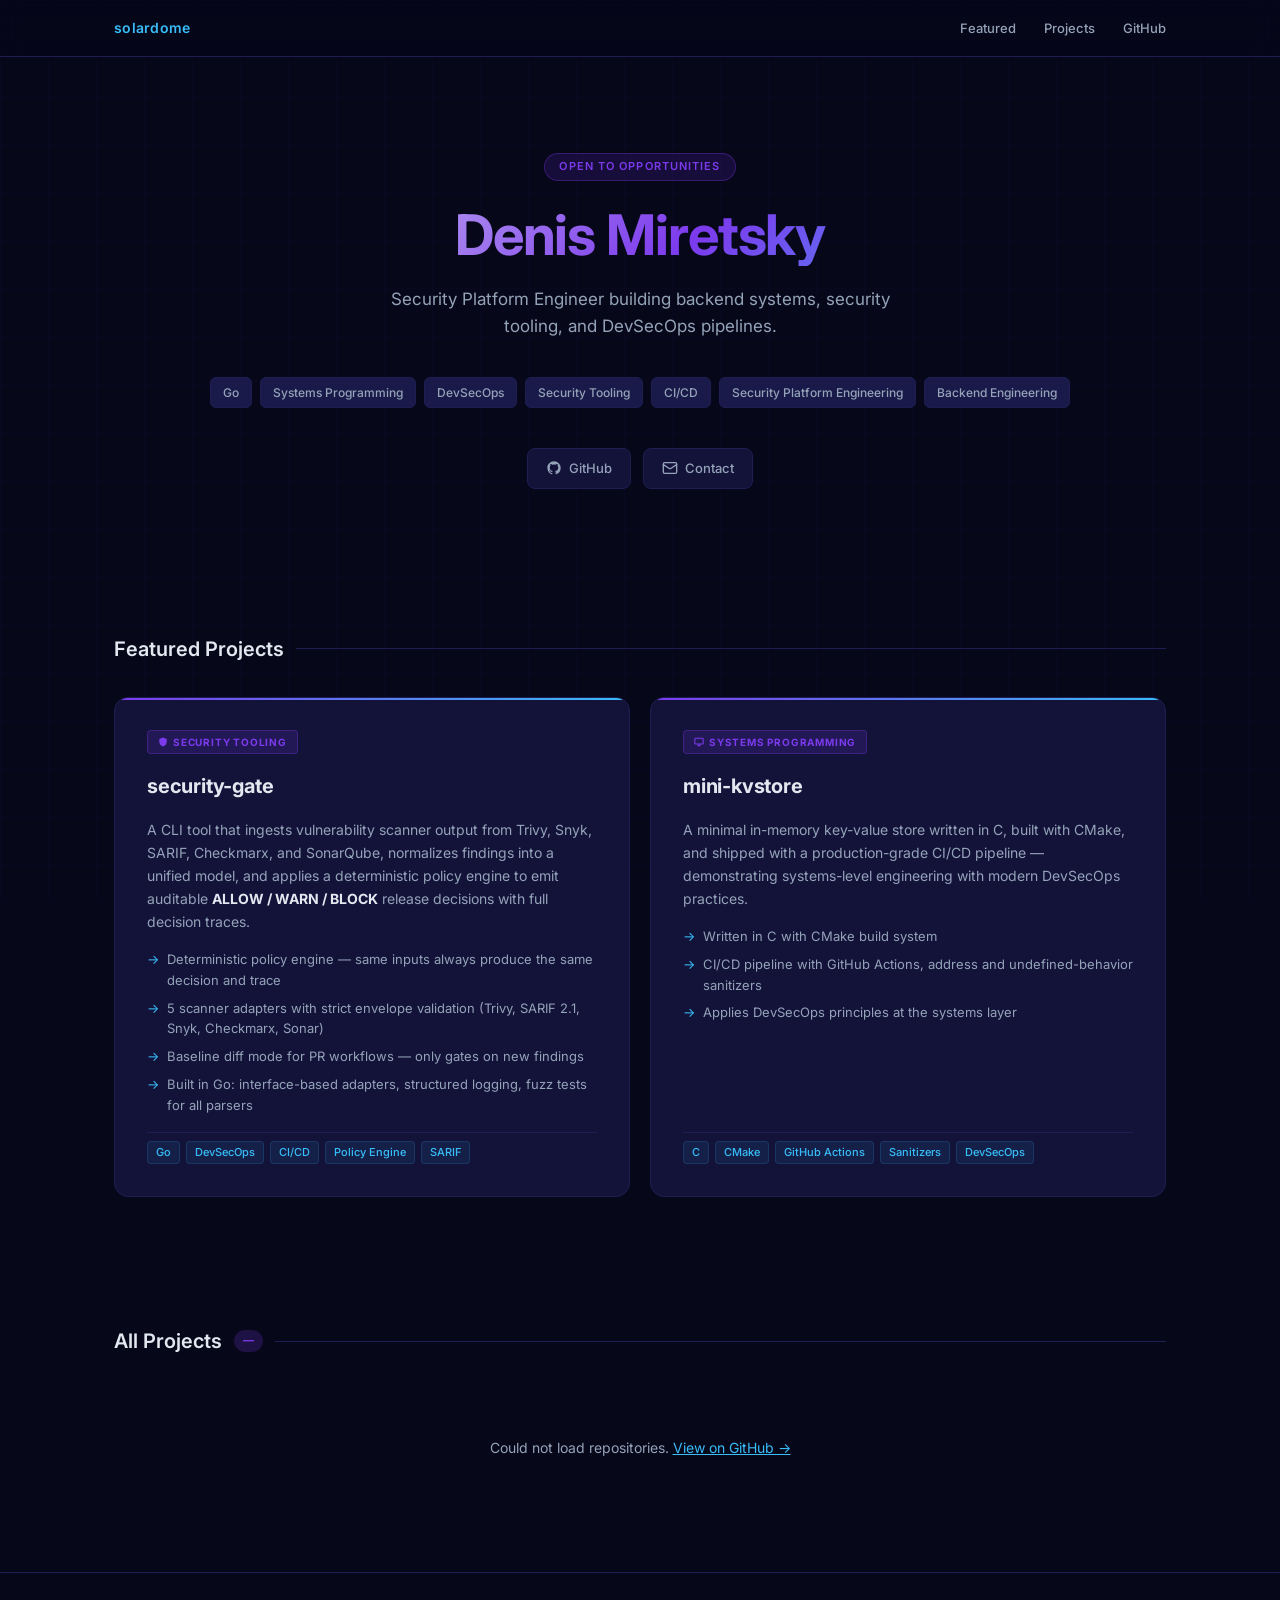
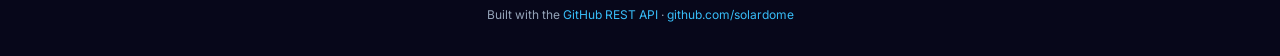
==== index.html @ c1e540aa "init: landing page" ====
<!DOCTYPE html>
<html lang="en">
<head>
  <meta charset="UTF-8" />
  <meta name="viewport" content="width=device-width, initial-scale=1.0" />
  <title>Denis Miretsky — Security Platform Engineer</title>
  <link rel="preconnect" href="https://fonts.googleapis.com" />
  <link rel="preconnect" href="https://fonts.gstatic.com" crossorigin />
  <link href="https://fonts.googleapis.com/css2?family=Inter:wght@300;400;500;600;700&display=swap" rel="stylesheet" />
  <style>
    *, *::before, *::after { box-sizing: border-box; margin: 0; padding: 0; }

    :root {
      --bg:        #07071a;
      --surface:   #0f0f2e;
      --card:      #13133a;
      --border:    #1e1e52;
      --accent:    #7c3aed;
      --accent2:   #38bdf8;
      --text:      #e2e8f0;
      --muted:     #94a3b8;
      --tag-bg:    #1a1a4a;
    }

    html { scroll-behavior: smooth; }

    body {
      background: var(--bg);
      color: var(--text);
      font-family: 'Inter', sans-serif;
      font-size: 15px;
      line-height: 1.6;
      min-height: 100vh;
    }

    body::before {
      content: '';
      position: fixed;
      inset: 0;
      background-image:
        linear-gradient(rgba(124,58,237,.03) 1px, transparent 1px),
        linear-gradient(90deg, rgba(124,58,237,.03) 1px, transparent 1px);
      background-size: 48px 48px;
      pointer-events: none;
      z-index: 0;
    }

    .wrapper {
      position: relative;
      z-index: 1;
      max-width: 1100px;
      margin: 0 auto;
      padding: 0 24px;
    }

    /* ── Nav ── */
    nav {
      border-bottom: 1px solid var(--border);
      backdrop-filter: blur(12px);
      position: sticky;
      top: 0;
      z-index: 100;
      background: rgba(7,7,26,.85);
    }

    nav .wrapper {
      display: flex;
      align-items: center;
      justify-content: space-between;
      height: 56px;
    }

    .nav-logo {
      font-size: 14px;
      font-weight: 600;
      color: var(--accent2);
      text-decoration: none;
      letter-spacing: .02em;
    }

    .nav-links {
      display: flex;
      gap: 28px;
      list-style: none;
    }

    .nav-links a {
      color: var(--muted);
      text-decoration: none;
      font-size: 13px;
      font-weight: 500;
      transition: color .2s;
    }

    .nav-links a:hover { color: var(--text); }

    /* ── Hero ── */
    .hero {
      padding: 96px 0 80px;
      text-align: center;
    }

    .hero-badge {
      display: inline-block;
      background: rgba(124,58,237,.15);
      border: 1px solid rgba(124,58,237,.3);
      color: var(--accent);
      font-size: 11px;
      font-weight: 600;
      letter-spacing: .1em;
      text-transform: uppercase;
      padding: 4px 14px;
      border-radius: 99px;
      margin-bottom: 24px;
    }

    .hero h1 {
      font-size: clamp(32px, 6vw, 56px);
      font-weight: 700;
      letter-spacing: -.02em;
      line-height: 1.1;
      margin-bottom: 20px;
      background: linear-gradient(135deg, #e2e8f0 0%, #7c3aed 55%, #38bdf8 100%);
      -webkit-background-clip: text;
      -webkit-text-fill-color: transparent;
      background-clip: text;
    }

    .hero p {
      color: var(--muted);
      font-size: 17px;
      max-width: 540px;
      margin: 0 auto 36px;
    }

    .tags {
      display: flex;
      flex-wrap: wrap;
      gap: 8px;
      justify-content: center;
      margin-bottom: 40px;
    }

    .tag {
      background: var(--tag-bg);
      border: 1px solid var(--border);
      color: var(--muted);
      font-size: 12px;
      font-weight: 500;
      padding: 5px 12px;
      border-radius: 6px;
      transition: border-color .2s, color .2s;
    }

    .tag:hover { border-color: var(--accent); color: var(--text); }

    .social-links {
      display: flex;
      gap: 12px;
      justify-content: center;
    }

    .social-btn {
      display: flex;
      align-items: center;
      gap: 7px;
      background: var(--card);
      border: 1px solid var(--border);
      color: var(--muted);
      text-decoration: none;
      font-size: 13px;
      font-weight: 500;
      padding: 9px 18px;
      border-radius: 8px;
      transition: border-color .2s, color .2s, background .2s;
    }

    .social-btn:hover {
      border-color: var(--accent2);
      color: var(--accent2);
      background: rgba(56,189,248,.06);
    }

    .social-btn svg { width: 16px; height: 16px; flex-shrink: 0; }

    /* ── Section ── */
    .section { padding: 64px 0; }

    .section-header {
      display: flex;
      align-items: center;
      gap: 12px;
      margin-bottom: 32px;
    }

    .section-header h2 {
      font-size: 20px;
      font-weight: 600;
      color: var(--text);
      white-space: nowrap;
    }

    .section-header .count {
      background: rgba(124,58,237,.2);
      color: var(--accent);
      font-size: 11px;
      font-weight: 700;
      padding: 2px 9px;
      border-radius: 99px;
    }

    .section-divider {
      flex: 1;
      height: 1px;
      background: var(--border);
    }

    /* ── Featured cards ── */
    .featured-grid {
      display: grid;
      grid-template-columns: repeat(auto-fill, minmax(480px, 1fr));
      gap: 20px;
    }

    .featured-card {
      background: var(--card);
      border: 1px solid var(--border);
      border-radius: 14px;
      padding: 32px;
      text-decoration: none;
      color: inherit;
      display: flex;
      flex-direction: column;
      gap: 16px;
      transition: border-color .2s, transform .2s, box-shadow .2s;
      position: relative;
      overflow: hidden;
    }

    .featured-card::before {
      content: '';
      position: absolute;
      top: 0; left: 0; right: 0;
      height: 2px;
      background: linear-gradient(90deg, var(--accent), var(--accent2));
    }

    .featured-card:hover {
      border-color: rgba(124,58,237,.6);
      transform: translateY(-3px);
      box-shadow: 0 12px 40px rgba(124,58,237,.15);
    }

    .featured-label {
      display: inline-flex;
      align-items: center;
      gap: 5px;
      background: rgba(124,58,237,.15);
      border: 1px solid rgba(124,58,237,.3);
      color: var(--accent);
      font-size: 10px;
      font-weight: 700;
      letter-spacing: .08em;
      text-transform: uppercase;
      padding: 3px 10px;
      border-radius: 4px;
      width: fit-content;
    }

    .featured-name {
      font-size: 20px;
      font-weight: 700;
      color: var(--text);
      letter-spacing: -.01em;
    }

    .featured-desc {
      font-size: 14px;
      color: var(--muted);
      line-height: 1.65;
    }

    .featured-highlights {
      display: flex;
      flex-direction: column;
      gap: 7px;
    }

    .highlight-item {
      display: flex;
      align-items: flex-start;
      gap: 8px;
      font-size: 13px;
      color: var(--muted);
    }

    .highlight-item::before {
      content: '→';
      color: var(--accent2);
      flex-shrink: 0;
      line-height: 1.6;
    }

    .featured-footer {
      display: flex;
      align-items: center;
      gap: 14px;
      flex-wrap: wrap;
      margin-top: auto;
      padding-top: 8px;
      border-top: 1px solid var(--border);
    }

    .featured-topics {
      display: flex;
      flex-wrap: wrap;
      gap: 6px;
    }

    .repo-topic {
      background: rgba(56,189,248,.08);
      border: 1px solid rgba(56,189,248,.15);
      color: var(--accent2);
      font-size: 11px;
      font-weight: 500;
      padding: 2px 8px;
      border-radius: 4px;
    }

    /* ── Regular repo grid ── */
    .repo-grid {
      display: grid;
      grid-template-columns: repeat(auto-fill, minmax(300px, 1fr));
      gap: 16px;
    }

    .repo-card {
      background: var(--card);
      border: 1px solid var(--border);
      border-radius: 12px;
      padding: 24px;
      text-decoration: none;
      color: inherit;
      display: flex;
      flex-direction: column;
      gap: 12px;
      transition: border-color .2s, transform .2s, box-shadow .2s;
      position: relative;
      overflow: hidden;
    }

    .repo-card::before {
      content: '';
      position: absolute;
      top: 0; left: 0; right: 0;
      height: 2px;
      background: linear-gradient(90deg, var(--accent), var(--accent2));
      opacity: 0;
      transition: opacity .2s;
    }

    .repo-card:hover {
      border-color: rgba(124,58,237,.5);
      transform: translateY(-2px);
      box-shadow: 0 8px 32px rgba(124,58,237,.12);
    }

    .repo-card:hover::before { opacity: 1; }

    .repo-name {
      font-size: 15px;
      font-weight: 600;
      color: var(--text);
      display: flex;
      align-items: center;
      gap: 8px;
    }

    .repo-name svg { width: 14px; height: 14px; color: var(--muted); flex-shrink: 0; }

    .repo-desc {
      font-size: 13px;
      color: var(--muted);
      flex: 1;
      line-height: 1.55;
    }

    .repo-meta {
      display: flex;
      align-items: center;
      gap: 14px;
      flex-wrap: wrap;
    }

    .lang-dot {
      display: inline-block;
      width: 10px; height: 10px;
      border-radius: 50%;
      flex-shrink: 0;
    }

    .repo-lang {
      display: flex;
      align-items: center;
      gap: 6px;
      font-size: 12px;
      color: var(--muted);
    }

    .repo-stars {
      display: flex;
      align-items: center;
      gap: 4px;
      font-size: 12px;
      color: var(--muted);
    }

    .repo-stars svg { width: 13px; height: 13px; }

    .repo-card .repo-topics {
      display: flex;
      flex-wrap: wrap;
      gap: 6px;
    }

    .lang-go      { background: #00add8; }
    .lang-c       { background: #555597; }
    .lang-js      { background: #f7df1e; }
    .lang-ts      { background: #3178c6; }
    .lang-python  { background: #3572a5; }
    .lang-rust    { background: #dea584; }
    .lang-default { background: #6e7681; }

    /* ── States ── */
    .state-msg {
      text-align: center;
      padding: 48px;
      color: var(--muted);
      font-size: 14px;
      grid-column: 1 / -1;
    }

    .spinner {
      width: 32px; height: 32px;
      border: 2px solid var(--border);
      border-top-color: var(--accent);
      border-radius: 50%;
      animation: spin .8s linear infinite;
      margin: 0 auto 16px;
    }

    @keyframes spin { to { transform: rotate(360deg); } }

    /* ── Footer ── */
    footer {
      border-top: 1px solid var(--border);
      padding: 32px 0;
      text-align: center;
      color: var(--muted);
      font-size: 12px;
    }

    footer a { color: var(--accent2); text-decoration: none; }
    footer a:hover { text-decoration: underline; }

    /* ── Responsive ── */
    @media (max-width: 720px) {
      .featured-grid { grid-template-columns: 1fr; }
      .hero { padding: 64px 0 56px; }
      .nav-links { display: none; }
    }
  </style>
</head>
<body>

  <nav>
    <div class="wrapper">
      <a class="nav-logo" href="#">solardome</a>
      <ul class="nav-links">
        <li><a href="#featured">Featured</a></li>
        <li><a href="#projects">Projects</a></li>
        <li><a href="https://github.com/solardome" target="_blank" rel="noopener">GitHub</a></li>
      </ul>
    </div>
  </nav>

  <section class="hero">
    <div class="wrapper">
      <div class="hero-badge">Open to opportunities</div>
      <h1>Denis Miretsky</h1>
      <p>Security Platform Engineer building backend systems, security tooling, and DevSecOps pipelines.</p>

      <div class="tags">
        <span class="tag">Go</span>
        <span class="tag">Systems Programming</span>
        <span class="tag">DevSecOps</span>
        <span class="tag">Security Tooling</span>
        <span class="tag">CI/CD</span>
        <span class="tag">Security Platform Engineering</span>
        <span class="tag">Backend Engineering</span>
      </div>

      <div class="social-links">
        <a class="social-btn" href="https://github.com/solardome" target="_blank" rel="noopener">
          <svg viewBox="0 0 24 24" fill="currentColor"><path d="M12 2C6.477 2 2 6.484 2 12.017c0 4.425 2.865 8.18 6.839 9.504.5.092.682-.217.682-.483 0-.237-.008-.868-.013-1.703-2.782.605-3.369-1.343-3.369-1.343-.454-1.158-1.11-1.466-1.11-1.466-.908-.62.069-.608.069-.608 1.003.07 1.531 1.032 1.531 1.032.892 1.53 2.341 1.088 2.91.832.092-.647.35-1.088.636-1.338-2.22-.253-4.555-1.113-4.555-4.951 0-1.093.39-1.988 1.029-2.688-.103-.253-.446-1.272.098-2.65 0 0 .84-.27 2.75 1.026A9.564 9.564 0 0112 6.844c.85.004 1.705.115 2.504.337 1.909-1.296 2.747-1.027 2.747-1.027.546 1.379.202 2.398.1 2.651.64.7 1.028 1.595 1.028 2.688 0 3.848-2.339 4.695-4.566 4.943.359.309.678.92.678 1.855 0 1.338-.012 2.419-.012 2.747 0 .268.18.58.688.482A10.019 10.019 0 0022 12.017C22 6.484 17.522 2 12 2z"/></svg>
          GitHub
        </a>
        <a class="social-btn" href="mailto:miretskydenis@gmail.com">
          <svg viewBox="0 0 24 24" fill="none" stroke="currentColor" stroke-width="2" stroke-linecap="round" stroke-linejoin="round"><rect x="2" y="4" width="20" height="16" rx="2"/><path d="m22 7-8.97 5.7a1.94 1.94 0 0 1-2.06 0L2 7"/></svg>
          Contact
        </a>
      </div>
    </div>
  </section>

  <!-- Featured -->
  <section class="section" id="featured">
    <div class="wrapper">
      <div class="section-header">
        <h2>Featured Projects</h2>
        <div class="section-divider"></div>
      </div>

      <div class="featured-grid">

        <!-- security-gate -->
        <a class="featured-card" href="https://github.com/solardome/security-gate" target="_blank" rel="noopener">
          <div class="featured-label">
            <svg width="10" height="10" viewBox="0 0 24 24" fill="currentColor"><path d="M12 1L3 5v6c0 5.55 3.84 10.74 9 12 5.16-1.26 9-6.45 9-12V5l-9-4z"/></svg>
            Security Tooling
          </div>
          <div class="featured-name">security-gate</div>
          <div class="featured-desc">
            A CLI tool that ingests vulnerability scanner output from Trivy, Snyk, SARIF, Checkmarx, and SonarQube,
            normalizes findings into a unified model, and applies a deterministic policy engine to emit
            auditable <strong style="color:var(--text)">ALLOW / WARN / BLOCK</strong> release decisions with full decision traces.
          </div>
          <div class="featured-highlights">
            <div class="highlight-item">Deterministic policy engine — same inputs always produce the same decision and trace</div>
            <div class="highlight-item">5 scanner adapters with strict envelope validation (Trivy, SARIF 2.1, Snyk, Checkmarx, Sonar)</div>
            <div class="highlight-item">Baseline diff mode for PR workflows — only gates on new findings</div>
            <div class="highlight-item">Built in Go: interface-based adapters, structured logging, fuzz tests for all parsers</div>
          </div>
          <div class="featured-footer">
            <div class="featured-topics">
              <span class="repo-topic">Go</span>
              <span class="repo-topic">DevSecOps</span>
              <span class="repo-topic">CI/CD</span>
              <span class="repo-topic">Policy Engine</span>
              <span class="repo-topic">SARIF</span>
            </div>
          </div>
        </a>

        <!-- mini-kvstore -->
        <a class="featured-card" href="https://github.com/solardome/mini-kvstore" target="_blank" rel="noopener">
          <div class="featured-label">
            <svg width="10" height="10" viewBox="0 0 24 24" fill="none" stroke="currentColor" stroke-width="2.5"><rect x="2" y="3" width="20" height="14" rx="2"/><path d="M8 21h8M12 17v4"/></svg>
            Systems Programming
          </div>
          <div class="featured-name">mini-kvstore</div>
          <div class="featured-desc">
            A minimal in-memory key-value store written in C, built with CMake, and shipped with a
            production-grade CI/CD pipeline — demonstrating systems-level engineering with modern DevSecOps practices.
          </div>
          <div class="featured-highlights">
            <div class="highlight-item">Written in C with CMake build system</div>
            <div class="highlight-item">CI/CD pipeline with GitHub Actions, address and undefined-behavior sanitizers</div>
            <div class="highlight-item">Applies DevSecOps principles at the systems layer</div>
          </div>
          <div class="featured-footer">
            <div class="featured-topics">
              <span class="repo-topic">C</span>
              <span class="repo-topic">CMake</span>
              <span class="repo-topic">GitHub Actions</span>
              <span class="repo-topic">Sanitizers</span>
              <span class="repo-topic">DevSecOps</span>
            </div>
          </div>
        </a>

      </div>
    </div>
  </section>

  <!-- All Projects -->
  <section class="section" id="projects">
    <div class="wrapper">
      <div class="section-header">
        <h2>All Projects</h2>
        <span class="count" id="projects-count">—</span>
        <div class="section-divider"></div>
      </div>
      <div class="repo-grid" id="projects-grid">
        <div class="state-msg">
          <div class="spinner"></div>
          Fetching repositories…
        </div>
      </div>
    </div>
  </section>

  <footer>
    <div class="wrapper">
      Built with the <a href="https://docs.github.com/en/rest" target="_blank" rel="noopener">GitHub REST API</a> ·
      <a href="https://github.com/solardome" target="_blank" rel="noopener">github.com/solardome</a>
    </div>
  </footer>

  <script>
    const GITHUB_USER  = 'solardome';
    const SITE_REPO    = `${GITHUB_USER}.github.io`;
    const FEATURED_IDS = ['security-gate', 'mini-kvstore'];

    const langColors = {
      Go: 'lang-go', C: 'lang-c', JavaScript: 'lang-js',
      TypeScript: 'lang-ts', Python: 'lang-python', Rust: 'lang-rust',
    };

    function langClass(l) { return langColors[l] || 'lang-default'; }

    function repoCard(repo) {
      const desc    = repo.description || '<em style="opacity:.6">No description</em>';
      const langDot = repo.language
        ? `<span class="repo-lang"><span class="lang-dot ${langClass(repo.language)}"></span>${repo.language}</span>` : '';
      const stars = repo.stargazers_count > 0
        ? `<span class="repo-stars">
             <svg viewBox="0 0 24 24" fill="currentColor"><path d="M12 2l3.09 6.26L22 9.27l-5 4.87 1.18 6.88L12 17.77l-6.18 3.25L7 14.14 2 9.27l6.91-1.01L12 2z"/></svg>
             ${repo.stargazers_count}
           </span>` : '';
      const topics = (repo.topics || []).length
        ? `<div class="repo-topics">${repo.topics.map(t => `<span class="repo-topic">${t}</span>`).join('')}</div>` : '';

      return `
        <a class="repo-card" href="https://github.com/${GITHUB_USER}/${repo.name}" target="_blank" rel="noopener">
          <div class="repo-name">
            <svg viewBox="0 0 24 24" fill="none" stroke="currentColor" stroke-width="2" stroke-linecap="round" stroke-linejoin="round">
              <path d="M3 3h6l3 3 3-3h6v6l-3 3 3 3v6h-6l-3-3-3 3H3v-6l3-3-3-3V3z"/>
            </svg>
            ${repo.name}
          </div>
          <div class="repo-desc">${desc}</div>
          ${topics}
          <div class="repo-meta">${langDot}${stars}</div>
        </a>`;
    }

    async function loadRepos() {
      let repos = [];
      let page  = 1;

      try {
        while (true) {
          const res  = await fetch(`https://api.github.com/users/${GITHUB_USER}/repos?per_page=100&page=${page}`);
          if (!res.ok) throw new Error(res.status);
          const data = await res.json();
          if (!data.length) break;
          repos = repos.concat(data);
          if (data.length < 100) break;
          page++;
        }
      } catch {
        document.getElementById('projects-grid').innerHTML =
          `<div class="state-msg">Could not load repositories. <a href="https://github.com/${GITHUB_USER}" style="color:var(--accent2)">View on GitHub →</a></div>`;
        return;
      }

      const own = repos
        .filter(r => !r.fork && r.name !== SITE_REPO)
        .sort((a, b) => b.stargazers_count - a.stargazers_count || new Date(b.updated_at) - new Date(a.updated_at));

      document.getElementById('projects-count').textContent = own.length;
      document.getElementById('projects-grid').innerHTML = own.length
        ? own.map(repoCard).join('')
        : `<div class="state-msg">No projects yet.</div>`;
    }

    loadRepos();
  </script>
</body>
</html>
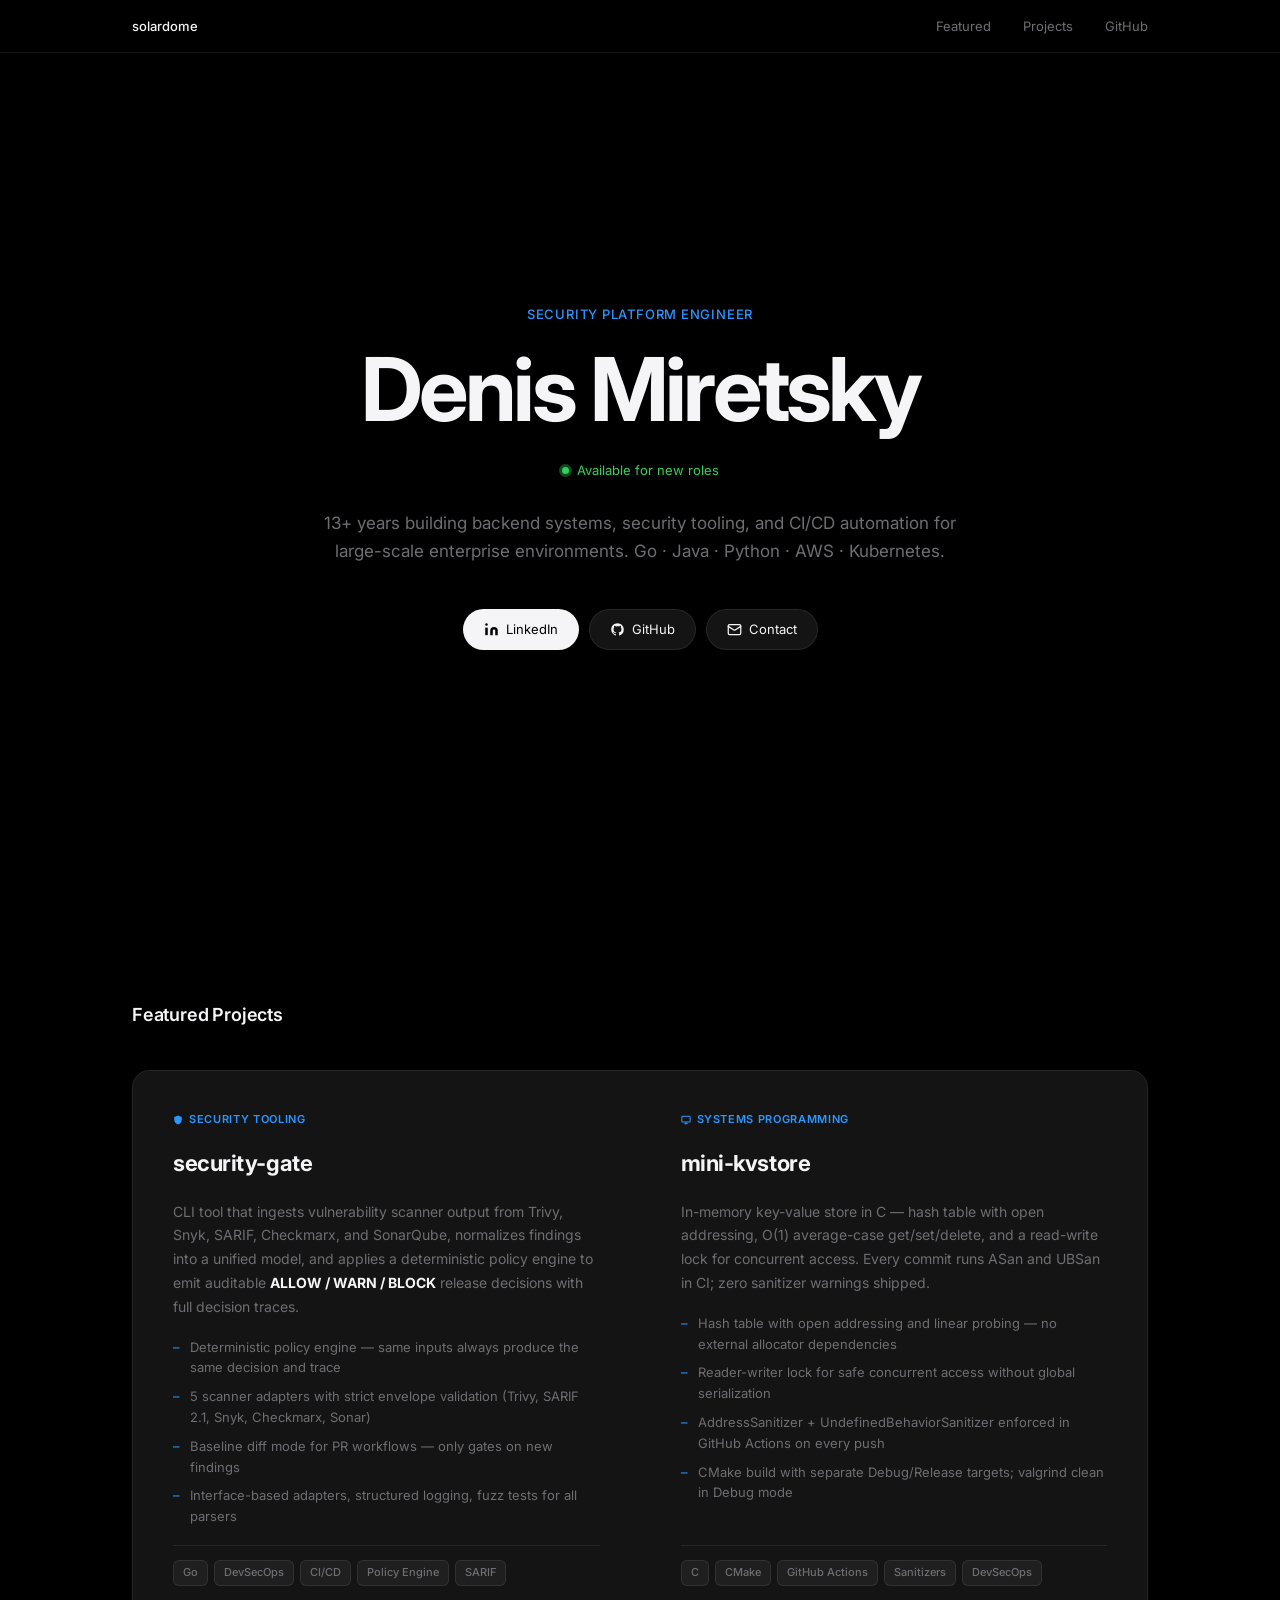
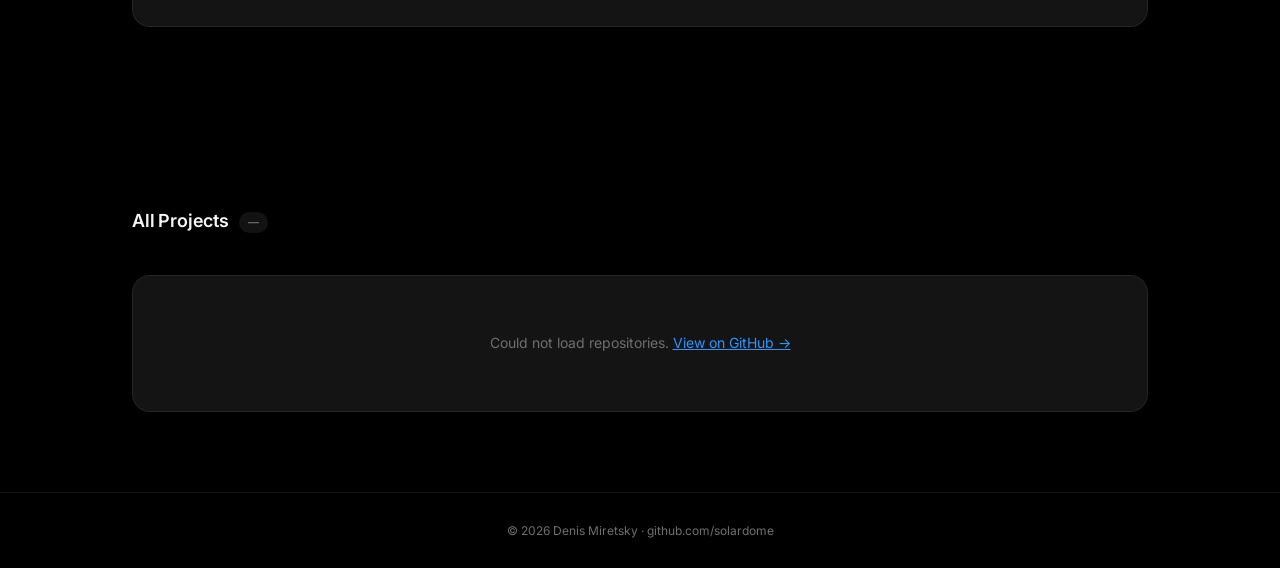
==== commit 46d23ab0: "design update" ====
--- a/index.html
+++ b/index.html
@@ -11,15 +11,13 @@
     *, *::before, *::after { box-sizing: border-box; margin: 0; padding: 0; }
 
     :root {
-      --bg:        #07071a;
-      --surface:   #0f0f2e;
-      --card:      #13133a;
-      --border:    #1e1e52;
-      --accent:    #7c3aed;
-      --accent2:   #38bdf8;
-      --text:      #e2e8f0;
-      --muted:     #94a3b8;
-      --tag-bg:    #1a1a4a;
+      --bg:     #000;
+      --card:   #141414;
+      --border: rgba(255,255,255,.08);
+      --accent: #2997ff;
+      --green:  #30d158;
+      --text:   #f5f5f7;
+      --muted:  #6e6e73;
     }
 
     html { scroll-behavior: smooth; }
@@ -27,60 +25,47 @@
     body {
       background: var(--bg);
       color: var(--text);
-      font-family: 'Inter', sans-serif;
+      font-family: 'Inter', -apple-system, sans-serif;
       font-size: 15px;
       line-height: 1.6;
       min-height: 100vh;
-    }
-
-    body::before {
-      content: '';
-      position: fixed;
-      inset: 0;
-      background-image:
-        linear-gradient(rgba(124,58,237,.03) 1px, transparent 1px),
-        linear-gradient(90deg, rgba(124,58,237,.03) 1px, transparent 1px);
-      background-size: 48px 48px;
-      pointer-events: none;
-      z-index: 0;
+      -webkit-font-smoothing: antialiased;
     }
 
     .wrapper {
-      position: relative;
-      z-index: 1;
-      max-width: 1100px;
+      max-width: 1080px;
       margin: 0 auto;
-      padding: 0 24px;
+      padding: 0 32px;
     }
 
     /* ── Nav ── */
     nav {
       border-bottom: 1px solid var(--border);
-      backdrop-filter: blur(12px);
+      backdrop-filter: blur(20px) saturate(180%);
+      -webkit-backdrop-filter: blur(20px) saturate(180%);
       position: sticky;
       top: 0;
       z-index: 100;
-      background: rgba(7,7,26,.85);
+      background: rgba(0,0,0,.8);
     }
 
     nav .wrapper {
       display: flex;
       align-items: center;
       justify-content: space-between;
-      height: 56px;
+      height: 52px;
     }
 
     .nav-logo {
-      font-size: 14px;
-      font-weight: 600;
-      color: var(--accent2);
+      font-size: 13px;
+      font-weight: 500;
+      color: var(--text);
       text-decoration: none;
-      letter-spacing: .02em;
     }
 
     .nav-links {
       display: flex;
-      gap: 28px;
+      gap: 32px;
       list-style: none;
     }
 
@@ -88,340 +73,293 @@
       color: var(--muted);
       text-decoration: none;
       font-size: 13px;
-      font-weight: 500;
-      transition: color .2s;
+      transition: color .18s;
     }
 
     .nav-links a:hover { color: var(--text); }
 
     /* ── Hero ── */
     .hero {
-      padding: 96px 0 80px;
+      min-height: calc(100vh - 52px);
+      display: flex;
+      align-items: center;
+      padding: 64px 0;
       text-align: center;
     }
 
-    .hero-badge {
+    .hero .wrapper { width: 100%; }
+
+    .hero-inner {
+      max-width: 640px;
+      margin: 0 auto;
+    }
+
+    .hero-label {
+      font-size: 13px;
+      font-weight: 500;
+      letter-spacing: .06em;
+      text-transform: uppercase;
+      color: var(--accent);
+      margin-bottom: 20px;
+    }
+
+    .hero h1 {
+      font-size: clamp(52px, 8vw, 88px);
+      font-weight: 700;
+      letter-spacing: -.04em;
+      line-height: 1.02;
+      color: var(--text);
+      margin-bottom: 22px;
+    }
+
+    .hero-status {
+      display: inline-flex;
+      align-items: center;
+      gap: 8px;
+      font-size: 13px;
+      color: var(--green);
+      margin-bottom: 28px;
+    }
+
+    .pulse-dot {
+      width: 7px;
+      height: 7px;
+      border-radius: 50%;
+      background: var(--green);
+      position: relative;
+      flex-shrink: 0;
+    }
+
+    .pulse-dot::before {
+      content: '';
+      position: absolute;
+      inset: -3px;
+      border-radius: 50%;
+      background: rgba(48,209,88,.35);
+      animation: pulse 2s ease-in-out infinite;
+    }
+
+    @keyframes pulse {
+      0%, 100% { transform: scale(1); opacity: 1; }
+      50%       { transform: scale(2.2); opacity: 0; }
+    }
+
+    .hero p {
+      color: var(--muted);
+      font-size: 17px;
+      line-height: 1.65;
+      margin-bottom: 44px;
+    }
+
+    .social-links {
+      display: flex;
+      gap: 10px;
+      justify-content: center;
+      flex-wrap: wrap;
+    }
+
+    .social-btn {
+      display: inline-flex;
+      align-items: center;
+      gap: 7px;
+      border: 1px solid var(--border);
+      color: var(--text);
+      text-decoration: none;
+      font-size: 13px;
+      padding: 9px 20px;
+      border-radius: 980px;
+      background: var(--card);
+      transition: background .18s, border-color .18s;
+    }
+
+    .social-btn:hover {
+      background: #1d1d1f;
+      border-color: rgba(255,255,255,.16);
+    }
+
+    .social-btn-primary {
+      background: var(--text);
+      color: #000;
+      border-color: transparent;
+    }
+
+    .social-btn-primary:hover {
+      background: #e8e8ed;
+      border-color: transparent;
+    }
+
+    .social-btn svg { width: 15px; height: 15px; flex-shrink: 0; }
+
+    /* ── Section ── */
+    .section { padding: 100px 0 80px; }
+
+    .section-header {
+      margin-bottom: 40px;
+    }
+
+    .section-header h2 {
+      font-size: 18px;
+      font-weight: 600;
+      color: var(--text);
+      letter-spacing: -.01em;
+      display: inline;
+    }
+
+    .section-header .count {
       display: inline-block;
-      background: rgba(124,58,237,.15);
-      border: 1px solid rgba(124,58,237,.3);
+      background: rgba(255,255,255,.07);
+      color: var(--muted);
+      font-size: 11px;
+      font-weight: 600;
+      padding: 2px 9px;
+      border-radius: 99px;
+      margin-left: 10px;
+      vertical-align: middle;
+    }
+
+    /* ── Featured tiles ── */
+    .featured-grid {
+      display: grid;
+      grid-template-columns: repeat(2, 1fr);
+      gap: 1px;
+      background: var(--border);
+      border: 1px solid var(--border);
+      border-radius: 18px;
+      overflow: hidden;
+    }
+
+    .featured-card {
+      background: var(--card);
+      padding: 40px;
+      text-decoration: none;
+      color: inherit;
+      display: flex;
+      flex-direction: column;
+      gap: 18px;
+      transition: background .18s;
+    }
+
+    .featured-card:hover { background: #1c1c1e; }
+
+    .featured-label {
+      display: inline-flex;
+      align-items: center;
+      gap: 6px;
       color: var(--accent);
       font-size: 11px;
       font-weight: 600;
-      letter-spacing: .1em;
+      letter-spacing: .06em;
       text-transform: uppercase;
-      padding: 4px 14px;
-      border-radius: 99px;
-      margin-bottom: 24px;
-    }
-
-    .hero h1 {
-      font-size: clamp(32px, 6vw, 56px);
+    }
+
+    .featured-name {
+      font-size: 22px;
       font-weight: 700;
+      color: var(--text);
       letter-spacing: -.02em;
-      line-height: 1.1;
-      margin-bottom: 20px;
-      background: linear-gradient(135deg, #e2e8f0 0%, #7c3aed 55%, #38bdf8 100%);
-      -webkit-background-clip: text;
-      -webkit-text-fill-color: transparent;
-      background-clip: text;
-    }
-
-    .hero p {
-      color: var(--muted);
-      font-size: 17px;
-      max-width: 540px;
-      margin: 0 auto 36px;
-    }
-
-    .tags {
+    }
+
+    .featured-desc {
+      font-size: 14px;
+      color: var(--muted);
+      line-height: 1.7;
+    }
+
+    .featured-highlights {
+      display: flex;
+      flex-direction: column;
+      gap: 8px;
+    }
+
+    .highlight-item {
+      display: flex;
+      align-items: flex-start;
+      gap: 10px;
+      font-size: 13px;
+      color: var(--muted);
+    }
+
+    .highlight-item::before {
+      content: '–';
+      color: var(--accent);
+      flex-shrink: 0;
+      line-height: 1.6;
+    }
+
+    .featured-footer {
       display: flex;
       flex-wrap: wrap;
-      gap: 8px;
-      justify-content: center;
-      margin-bottom: 40px;
-    }
-
-    .tag {
-      background: var(--tag-bg);
+      gap: 6px;
+      margin-top: auto;
+      padding-top: 14px;
+      border-top: 1px solid var(--border);
+    }
+
+    .repo-topic {
+      background: rgba(255,255,255,.05);
       border: 1px solid var(--border);
       color: var(--muted);
-      font-size: 12px;
+      font-size: 11px;
       font-weight: 500;
-      padding: 5px 12px;
+      padding: 3px 9px;
       border-radius: 6px;
-      transition: border-color .2s, color .2s;
-    }
-
-    .tag:hover { border-color: var(--accent); color: var(--text); }
-
-    .social-links {
-      display: flex;
-      gap: 12px;
-      justify-content: center;
-    }
-
-    .social-btn {
-      display: flex;
-      align-items: center;
-      gap: 7px;
+    }
+
+    /* ── Repo tiles ── */
+    .repo-grid {
+      display: grid;
+      grid-template-columns: repeat(auto-fill, minmax(300px, 1fr));
+      gap: 1px;
+      background: var(--border);
+      border: 1px solid var(--border);
+      border-radius: 18px;
+      overflow: hidden;
+    }
+
+    .repo-card {
       background: var(--card);
-      border: 1px solid var(--border);
-      color: var(--muted);
+      padding: 28px;
       text-decoration: none;
-      font-size: 13px;
-      font-weight: 500;
-      padding: 9px 18px;
-      border-radius: 8px;
-      transition: border-color .2s, color .2s, background .2s;
-    }
-
-    .social-btn:hover {
-      border-color: var(--accent2);
-      color: var(--accent2);
-      background: rgba(56,189,248,.06);
-    }
-
-    .social-btn svg { width: 16px; height: 16px; flex-shrink: 0; }
-
-    /* ── Section ── */
-    .section { padding: 64px 0; }
-
-    .section-header {
-      display: flex;
-      align-items: center;
-      gap: 12px;
-      margin-bottom: 32px;
-    }
-
-    .section-header h2 {
-      font-size: 20px;
+      color: inherit;
+      display: flex;
+      flex-direction: column;
+      gap: 10px;
+      transition: background .18s;
+    }
+
+    .repo-card:hover { background: #1c1c1e; }
+
+    .repo-name {
+      font-size: 14px;
       font-weight: 600;
       color: var(--text);
-      white-space: nowrap;
-    }
-
-    .section-header .count {
-      background: rgba(124,58,237,.2);
-      color: var(--accent);
-      font-size: 11px;
-      font-weight: 700;
-      padding: 2px 9px;
-      border-radius: 99px;
-    }
-
-    .section-divider {
+      letter-spacing: -.01em;
+      display: flex;
+      align-items: center;
+      gap: 8px;
+    }
+
+    .repo-name svg { width: 13px; height: 13px; color: var(--muted); flex-shrink: 0; }
+
+    .repo-desc {
+      font-size: 13px;
+      color: var(--muted);
       flex: 1;
-      height: 1px;
-      background: var(--border);
-    }
-
-    /* ── Featured cards ── */
-    .featured-grid {
-      display: grid;
-      grid-template-columns: repeat(auto-fill, minmax(480px, 1fr));
-      gap: 20px;
-    }
-
-    .featured-card {
-      background: var(--card);
-      border: 1px solid var(--border);
-      border-radius: 14px;
-      padding: 32px;
-      text-decoration: none;
-      color: inherit;
-      display: flex;
-      flex-direction: column;
-      gap: 16px;
-      transition: border-color .2s, transform .2s, box-shadow .2s;
-      position: relative;
-      overflow: hidden;
-    }
-
-    .featured-card::before {
-      content: '';
-      position: absolute;
-      top: 0; left: 0; right: 0;
-      height: 2px;
-      background: linear-gradient(90deg, var(--accent), var(--accent2));
-    }
-
-    .featured-card:hover {
-      border-color: rgba(124,58,237,.6);
-      transform: translateY(-3px);
-      box-shadow: 0 12px 40px rgba(124,58,237,.15);
-    }
-
-    .featured-label {
-      display: inline-flex;
-      align-items: center;
-      gap: 5px;
-      background: rgba(124,58,237,.15);
-      border: 1px solid rgba(124,58,237,.3);
-      color: var(--accent);
-      font-size: 10px;
-      font-weight: 700;
-      letter-spacing: .08em;
-      text-transform: uppercase;
-      padding: 3px 10px;
-      border-radius: 4px;
-      width: fit-content;
-    }
-
-    .featured-name {
-      font-size: 20px;
-      font-weight: 700;
-      color: var(--text);
-      letter-spacing: -.01em;
-    }
-
-    .featured-desc {
-      font-size: 14px;
-      color: var(--muted);
-      line-height: 1.65;
-    }
-
-    .featured-highlights {
-      display: flex;
-      flex-direction: column;
-      gap: 7px;
-    }
-
-    .highlight-item {
-      display: flex;
-      align-items: flex-start;
-      gap: 8px;
-      font-size: 13px;
-      color: var(--muted);
-    }
-
-    .highlight-item::before {
-      content: '→';
-      color: var(--accent2);
-      flex-shrink: 0;
-      line-height: 1.6;
-    }
-
-    .featured-footer {
+      line-height: 1.55;
+    }
+
+    .repo-meta {
       display: flex;
       align-items: center;
       gap: 14px;
       flex-wrap: wrap;
-      margin-top: auto;
-      padding-top: 8px;
-      border-top: 1px solid var(--border);
-    }
-
-    .featured-topics {
-      display: flex;
-      flex-wrap: wrap;
-      gap: 6px;
-    }
-
-    .repo-topic {
-      background: rgba(56,189,248,.08);
-      border: 1px solid rgba(56,189,248,.15);
-      color: var(--accent2);
-      font-size: 11px;
-      font-weight: 500;
-      padding: 2px 8px;
-      border-radius: 4px;
-    }
-
-    /* ── Regular repo grid ── */
-    .repo-grid {
-      display: grid;
-      grid-template-columns: repeat(auto-fill, minmax(300px, 1fr));
-      gap: 16px;
-    }
-
-    .repo-card {
-      background: var(--card);
-      border: 1px solid var(--border);
-      border-radius: 12px;
-      padding: 24px;
-      text-decoration: none;
-      color: inherit;
-      display: flex;
-      flex-direction: column;
-      gap: 12px;
-      transition: border-color .2s, transform .2s, box-shadow .2s;
-      position: relative;
-      overflow: hidden;
-    }
-
-    .repo-card::before {
-      content: '';
-      position: absolute;
-      top: 0; left: 0; right: 0;
-      height: 2px;
-      background: linear-gradient(90deg, var(--accent), var(--accent2));
-      opacity: 0;
-      transition: opacity .2s;
-    }
-
-    .repo-card:hover {
-      border-color: rgba(124,58,237,.5);
-      transform: translateY(-2px);
-      box-shadow: 0 8px 32px rgba(124,58,237,.12);
-    }
-
-    .repo-card:hover::before { opacity: 1; }
-
-    .repo-name {
-      font-size: 15px;
-      font-weight: 600;
-      color: var(--text);
-      display: flex;
-      align-items: center;
-      gap: 8px;
-    }
-
-    .repo-name svg { width: 14px; height: 14px; color: var(--muted); flex-shrink: 0; }
-
-    .repo-desc {
-      font-size: 13px;
-      color: var(--muted);
-      flex: 1;
-      line-height: 1.55;
-    }
-
-    .repo-meta {
-      display: flex;
-      align-items: center;
-      gap: 14px;
-      flex-wrap: wrap;
-    }
-
-    .lang-dot {
-      display: inline-block;
-      width: 10px; height: 10px;
-      border-radius: 50%;
-      flex-shrink: 0;
-    }
-
-    .repo-lang {
-      display: flex;
-      align-items: center;
-      gap: 6px;
-      font-size: 12px;
-      color: var(--muted);
-    }
-
-    .repo-stars {
-      display: flex;
-      align-items: center;
-      gap: 4px;
-      font-size: 12px;
-      color: var(--muted);
-    }
-
-    .repo-stars svg { width: 13px; height: 13px; }
-
-    .repo-card .repo-topics {
-      display: flex;
-      flex-wrap: wrap;
-      gap: 6px;
-    }
+    }
+
+    .lang-dot { display: inline-block; width: 9px; height: 9px; border-radius: 50%; flex-shrink: 0; }
+    .repo-lang { display: flex; align-items: center; gap: 5px; font-size: 12px; color: var(--muted); }
+    .repo-stars { display: flex; align-items: center; gap: 4px; font-size: 12px; color: var(--muted); }
+    .repo-stars svg { width: 12px; height: 12px; }
+    .repo-card .repo-topics { display: flex; flex-wrap: wrap; gap: 6px; }
 
     .lang-go      { background: #00add8; }
     .lang-c       { background: #555597; }
@@ -429,24 +367,25 @@
     .lang-ts      { background: #3178c6; }
     .lang-python  { background: #3572a5; }
     .lang-rust    { background: #dea584; }
-    .lang-default { background: #6e7681; }
+    .lang-default { background: #48484a; }
 
     /* ── States ── */
     .state-msg {
       text-align: center;
-      padding: 48px;
+      padding: 56px;
       color: var(--muted);
       font-size: 14px;
       grid-column: 1 / -1;
+      background: var(--card);
     }
 
     .spinner {
-      width: 32px; height: 32px;
-      border: 2px solid var(--border);
+      width: 28px; height: 28px;
+      border: 1.5px solid rgba(255,255,255,.1);
       border-top-color: var(--accent);
       border-radius: 50%;
       animation: spin .8s linear infinite;
-      margin: 0 auto 16px;
+      margin: 0 auto 14px;
     }
 
     @keyframes spin { to { transform: rotate(360deg); } }
@@ -454,20 +393,25 @@
     /* ── Footer ── */
     footer {
       border-top: 1px solid var(--border);
-      padding: 32px 0;
+      padding: 28px 0;
       text-align: center;
       color: var(--muted);
       font-size: 12px;
     }
 
-    footer a { color: var(--accent2); text-decoration: none; }
-    footer a:hover { text-decoration: underline; }
+    footer a { color: var(--muted); text-decoration: none; }
+    footer a:hover { color: var(--text); }
 
     /* ── Responsive ── */
+    @media (max-width: 860px) {
+      .featured-grid { grid-template-columns: 1fr; }
+    }
+
     @media (max-width: 720px) {
-      .featured-grid { grid-template-columns: 1fr; }
-      .hero { padding: 64px 0 56px; }
+      .hero { min-height: calc(100svh - 52px); padding: 48px 0; }
       .nav-links { display: none; }
+      .wrapper { padding: 0 20px; }
+      .section { padding: 72px 0 56px; }
     }
   </style>
 </head>
@@ -486,29 +430,28 @@
 
   <section class="hero">
     <div class="wrapper">
-      <div class="hero-badge">Open to opportunities</div>
-      <h1>Denis Miretsky</h1>
-      <p>Security Platform Engineer building backend systems, security tooling, and DevSecOps pipelines.</p>
-
-      <div class="tags">
-        <span class="tag">Go</span>
-        <span class="tag">Systems Programming</span>
-        <span class="tag">DevSecOps</span>
-        <span class="tag">Security Tooling</span>
-        <span class="tag">CI/CD</span>
-        <span class="tag">Security Platform Engineering</span>
-        <span class="tag">Backend Engineering</span>
-      </div>
-
-      <div class="social-links">
-        <a class="social-btn" href="https://github.com/solardome" target="_blank" rel="noopener">
-          <svg viewBox="0 0 24 24" fill="currentColor"><path d="M12 2C6.477 2 2 6.484 2 12.017c0 4.425 2.865 8.18 6.839 9.504.5.092.682-.217.682-.483 0-.237-.008-.868-.013-1.703-2.782.605-3.369-1.343-3.369-1.343-.454-1.158-1.11-1.466-1.11-1.466-.908-.62.069-.608.069-.608 1.003.07 1.531 1.032 1.531 1.032.892 1.53 2.341 1.088 2.91.832.092-.647.35-1.088.636-1.338-2.22-.253-4.555-1.113-4.555-4.951 0-1.093.39-1.988 1.029-2.688-.103-.253-.446-1.272.098-2.65 0 0 .84-.27 2.75 1.026A9.564 9.564 0 0112 6.844c.85.004 1.705.115 2.504.337 1.909-1.296 2.747-1.027 2.747-1.027.546 1.379.202 2.398.1 2.651.64.7 1.028 1.595 1.028 2.688 0 3.848-2.339 4.695-4.566 4.943.359.309.678.92.678 1.855 0 1.338-.012 2.419-.012 2.747 0 .268.18.58.688.482A10.019 10.019 0 0022 12.017C22 6.484 17.522 2 12 2z"/></svg>
-          GitHub
-        </a>
-        <a class="social-btn" href="mailto:miretskydenis@gmail.com">
-          <svg viewBox="0 0 24 24" fill="none" stroke="currentColor" stroke-width="2" stroke-linecap="round" stroke-linejoin="round"><rect x="2" y="4" width="20" height="16" rx="2"/><path d="m22 7-8.97 5.7a1.94 1.94 0 0 1-2.06 0L2 7"/></svg>
-          Contact
-        </a>
+      <div class="hero-inner">
+        <div class="hero-label">Security Platform Engineer</div>
+        <h1>Denis Miretsky</h1>
+        <div class="hero-status">
+          <span class="pulse-dot"></span>
+          Available for new roles
+        </div>
+        <p>13+ years building backend systems, security tooling, and CI/CD automation for large-scale enterprise environments. Go · Java · Python · AWS · Kubernetes.</p>
+        <div class="social-links">
+          <a class="social-btn social-btn-primary" href="https://www.linkedin.com/in/denis-miretsky-30953462/" target="_blank" rel="noopener">
+            <svg viewBox="0 0 24 24" fill="currentColor"><path d="M16 8a6 6 0 0 1 6 6v7h-4v-7a2 2 0 0 0-2-2 2 2 0 0 0-2 2v7h-4v-7a6 6 0 0 1 6-6z"/><rect x="2" y="9" width="4" height="12"/><circle cx="4" cy="4" r="2"/></svg>
+            LinkedIn
+          </a>
+          <a class="social-btn" href="https://github.com/solardome" target="_blank" rel="noopener">
+            <svg viewBox="0 0 24 24" fill="currentColor"><path d="M12 2C6.477 2 2 6.484 2 12.017c0 4.425 2.865 8.18 6.839 9.504.5.092.682-.217.682-.483 0-.237-.008-.868-.013-1.703-2.782.605-3.369-1.343-3.369-1.343-.454-1.158-1.11-1.466-1.11-1.466-.908-.62.069-.608.069-.608 1.003.07 1.531 1.032 1.531 1.032.892 1.53 2.341 1.088 2.91.832.092-.647.35-1.088.636-1.338-2.22-.253-4.555-1.113-4.555-4.951 0-1.093.39-1.988 1.029-2.688-.103-.253-.446-1.272.098-2.65 0 0 .84-.27 2.75 1.026A9.564 9.564 0 0112 6.844c.85.004 1.705.115 2.504.337 1.909-1.296 2.747-1.027 2.747-1.027.546 1.379.202 2.398.1 2.651.64.7 1.028 1.595 1.028 2.688 0 3.848-2.339 4.695-4.566 4.943.359.309.678.92.678 1.855 0 1.338-.012 2.419-.012 2.747 0 .268.18.58.688.482A10.019 10.019 0 0022 12.017C22 6.484 17.522 2 12 2z"/></svg>
+            GitHub
+          </a>
+          <a class="social-btn" href="mailto:miretskydenis@gmail.com">
+            <svg viewBox="0 0 24 24" fill="none" stroke="currentColor" stroke-width="2" stroke-linecap="round" stroke-linejoin="round"><rect x="2" y="4" width="20" height="16" rx="2"/><path d="m22 7-8.97 5.7a1.94 1.94 0 0 1-2.06 0L2 7"/></svg>
+            Contact
+          </a>
+        </div>
       </div>
     </div>
   </section>
@@ -518,12 +461,10 @@
     <div class="wrapper">
       <div class="section-header">
         <h2>Featured Projects</h2>
-        <div class="section-divider"></div>
       </div>
 
       <div class="featured-grid">
 
-        <!-- security-gate -->
         <a class="featured-card" href="https://github.com/solardome/security-gate" target="_blank" rel="noopener">
           <div class="featured-label">
             <svg width="10" height="10" viewBox="0 0 24 24" fill="currentColor"><path d="M12 1L3 5v6c0 5.55 3.84 10.74 9 12 5.16-1.26 9-6.45 9-12V5l-9-4z"/></svg>
@@ -531,7 +472,7 @@
           </div>
           <div class="featured-name">security-gate</div>
           <div class="featured-desc">
-            A CLI tool that ingests vulnerability scanner output from Trivy, Snyk, SARIF, Checkmarx, and SonarQube,
+            CLI tool that ingests vulnerability scanner output from Trivy, Snyk, SARIF, Checkmarx, and SonarQube,
             normalizes findings into a unified model, and applies a deterministic policy engine to emit
             auditable <strong style="color:var(--text)">ALLOW / WARN / BLOCK</strong> release decisions with full decision traces.
           </div>
@@ -539,20 +480,17 @@
             <div class="highlight-item">Deterministic policy engine — same inputs always produce the same decision and trace</div>
             <div class="highlight-item">5 scanner adapters with strict envelope validation (Trivy, SARIF 2.1, Snyk, Checkmarx, Sonar)</div>
             <div class="highlight-item">Baseline diff mode for PR workflows — only gates on new findings</div>
-            <div class="highlight-item">Built in Go: interface-based adapters, structured logging, fuzz tests for all parsers</div>
+            <div class="highlight-item">Interface-based adapters, structured logging, fuzz tests for all parsers</div>
           </div>
           <div class="featured-footer">
-            <div class="featured-topics">
-              <span class="repo-topic">Go</span>
-              <span class="repo-topic">DevSecOps</span>
-              <span class="repo-topic">CI/CD</span>
-              <span class="repo-topic">Policy Engine</span>
-              <span class="repo-topic">SARIF</span>
-            </div>
+            <span class="repo-topic">Go</span>
+            <span class="repo-topic">DevSecOps</span>
+            <span class="repo-topic">CI/CD</span>
+            <span class="repo-topic">Policy Engine</span>
+            <span class="repo-topic">SARIF</span>
           </div>
         </a>
 
-        <!-- mini-kvstore -->
         <a class="featured-card" href="https://github.com/solardome/mini-kvstore" target="_blank" rel="noopener">
           <div class="featured-label">
             <svg width="10" height="10" viewBox="0 0 24 24" fill="none" stroke="currentColor" stroke-width="2.5"><rect x="2" y="3" width="20" height="14" rx="2"/><path d="M8 21h8M12 17v4"/></svg>
@@ -560,22 +498,22 @@
           </div>
           <div class="featured-name">mini-kvstore</div>
           <div class="featured-desc">
-            A minimal in-memory key-value store written in C, built with CMake, and shipped with a
-            production-grade CI/CD pipeline — demonstrating systems-level engineering with modern DevSecOps practices.
+            In-memory key-value store in C — hash table with open addressing, O(1) average-case
+            get/set/delete, and a read-write lock for concurrent access. Every commit runs ASan and UBSan
+            in CI; zero sanitizer warnings shipped.
           </div>
           <div class="featured-highlights">
-            <div class="highlight-item">Written in C with CMake build system</div>
-            <div class="highlight-item">CI/CD pipeline with GitHub Actions, address and undefined-behavior sanitizers</div>
-            <div class="highlight-item">Applies DevSecOps principles at the systems layer</div>
+            <div class="highlight-item">Hash table with open addressing and linear probing — no external allocator dependencies</div>
+            <div class="highlight-item">Reader-writer lock for safe concurrent access without global serialization</div>
+            <div class="highlight-item">AddressSanitizer + UndefinedBehaviorSanitizer enforced in GitHub Actions on every push</div>
+            <div class="highlight-item">CMake build with separate Debug/Release targets; valgrind clean in Debug mode</div>
           </div>
           <div class="featured-footer">
-            <div class="featured-topics">
-              <span class="repo-topic">C</span>
-              <span class="repo-topic">CMake</span>
-              <span class="repo-topic">GitHub Actions</span>
-              <span class="repo-topic">Sanitizers</span>
-              <span class="repo-topic">DevSecOps</span>
-            </div>
+            <span class="repo-topic">C</span>
+            <span class="repo-topic">CMake</span>
+            <span class="repo-topic">GitHub Actions</span>
+            <span class="repo-topic">Sanitizers</span>
+            <span class="repo-topic">DevSecOps</span>
           </div>
         </a>
 
@@ -587,9 +525,7 @@
   <section class="section" id="projects">
     <div class="wrapper">
       <div class="section-header">
-        <h2>All Projects</h2>
-        <span class="count" id="projects-count">—</span>
-        <div class="section-divider"></div>
+        <h2>All Projects</h2><span class="count" id="projects-count">—</span>
       </div>
       <div class="repo-grid" id="projects-grid">
         <div class="state-msg">
@@ -602,15 +538,14 @@
 
   <footer>
     <div class="wrapper">
-      Built with the <a href="https://docs.github.com/en/rest" target="_blank" rel="noopener">GitHub REST API</a> ·
+      © 2026 Denis Miretsky ·
       <a href="https://github.com/solardome" target="_blank" rel="noopener">github.com/solardome</a>
     </div>
   </footer>
 
   <script>
-    const GITHUB_USER  = 'solardome';
-    const SITE_REPO    = `${GITHUB_USER}.github.io`;
-    const FEATURED_IDS = ['security-gate', 'mini-kvstore'];
+    const GITHUB_USER = 'solardome';
+    const SITE_REPO   = `${GITHUB_USER}.github.io`;
 
     const langColors = {
       Go: 'lang-go', C: 'lang-c', JavaScript: 'lang-js',
@@ -620,7 +555,7 @@
     function langClass(l) { return langColors[l] || 'lang-default'; }
 
     function repoCard(repo) {
-      const desc    = repo.description || '<em style="opacity:.6">No description</em>';
+      const desc    = repo.description || '<em style="opacity:.5">No description</em>';
       const langDot = repo.language
         ? `<span class="repo-lang"><span class="lang-dot ${langClass(repo.language)}"></span>${repo.language}</span>` : '';
       const stars = repo.stargazers_count > 0
@@ -661,7 +596,7 @@
         }
       } catch {
         document.getElementById('projects-grid').innerHTML =
-          `<div class="state-msg">Could not load repositories. <a href="https://github.com/${GITHUB_USER}" style="color:var(--accent2)">View on GitHub →</a></div>`;
+          `<div class="state-msg">Could not load repositories. <a href="https://github.com/${GITHUB_USER}" style="color:var(--accent)">View on GitHub →</a></div>`;
         return;
       }
 
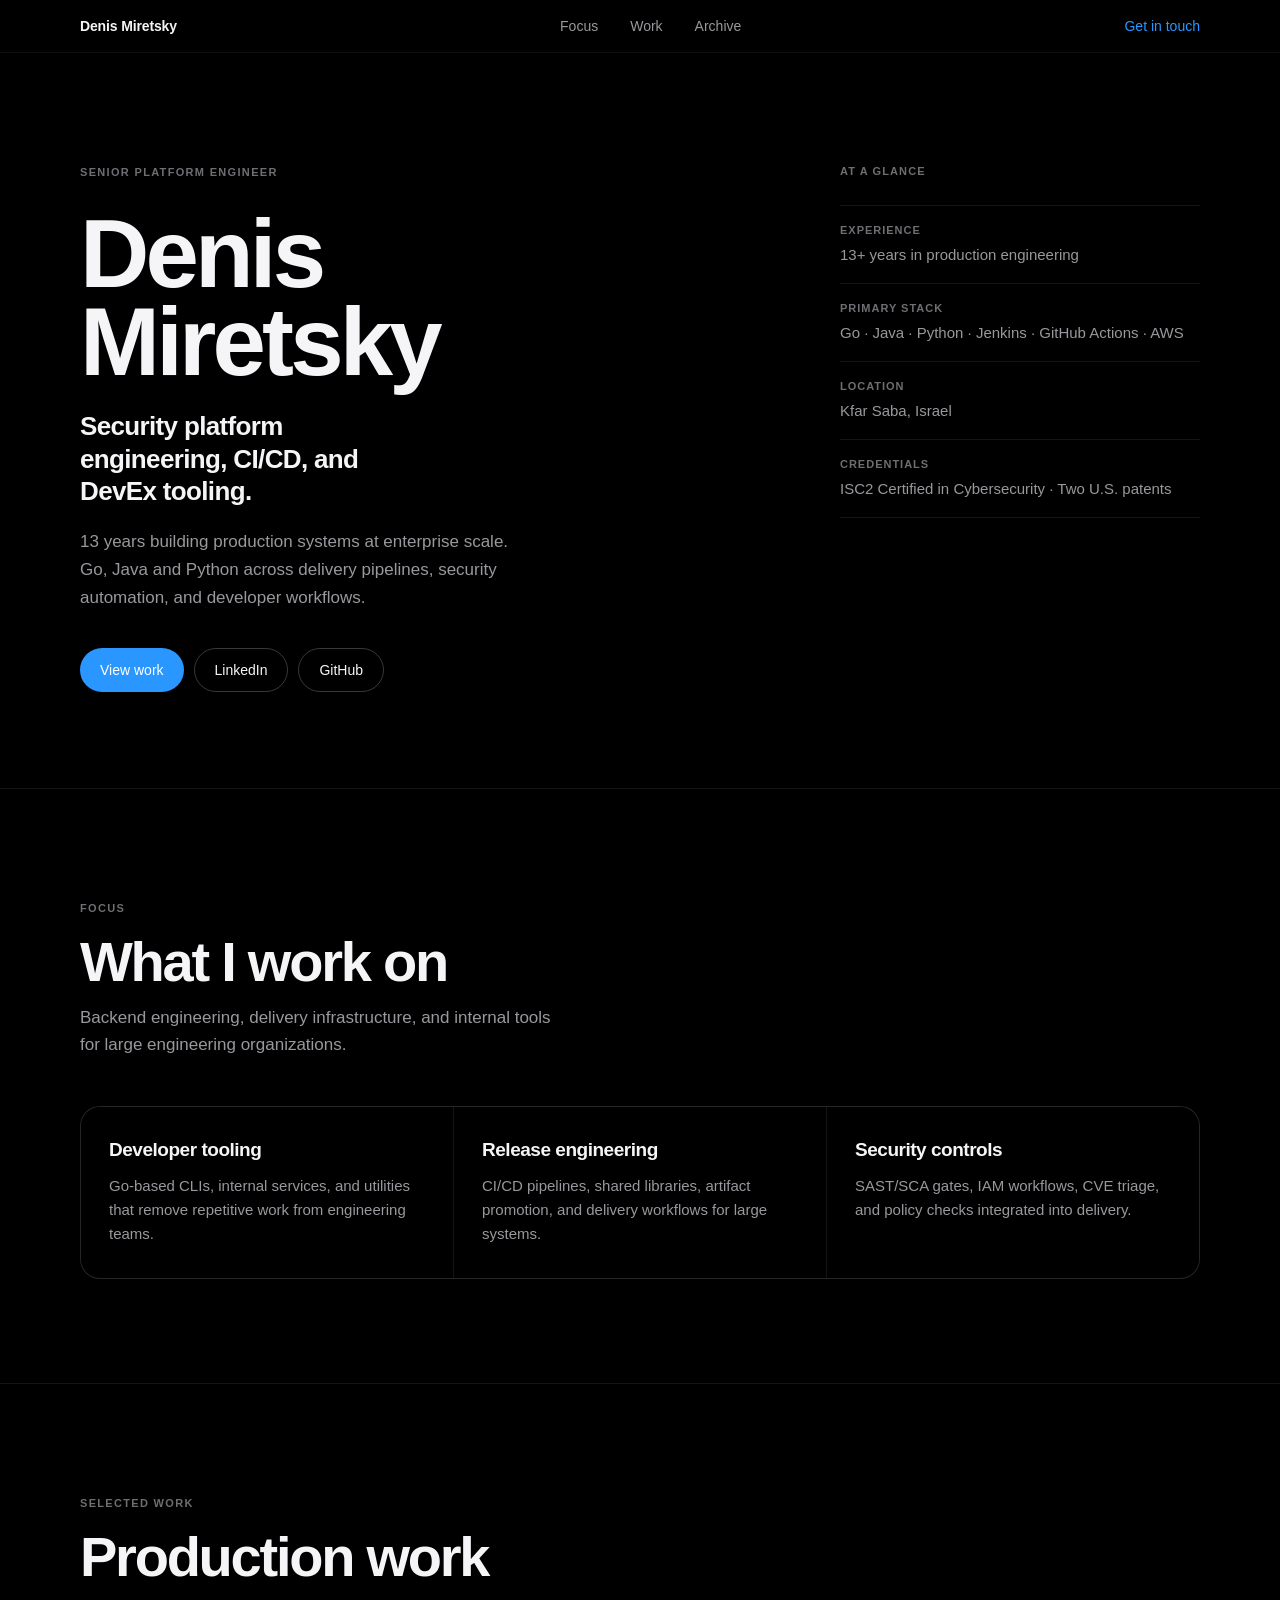
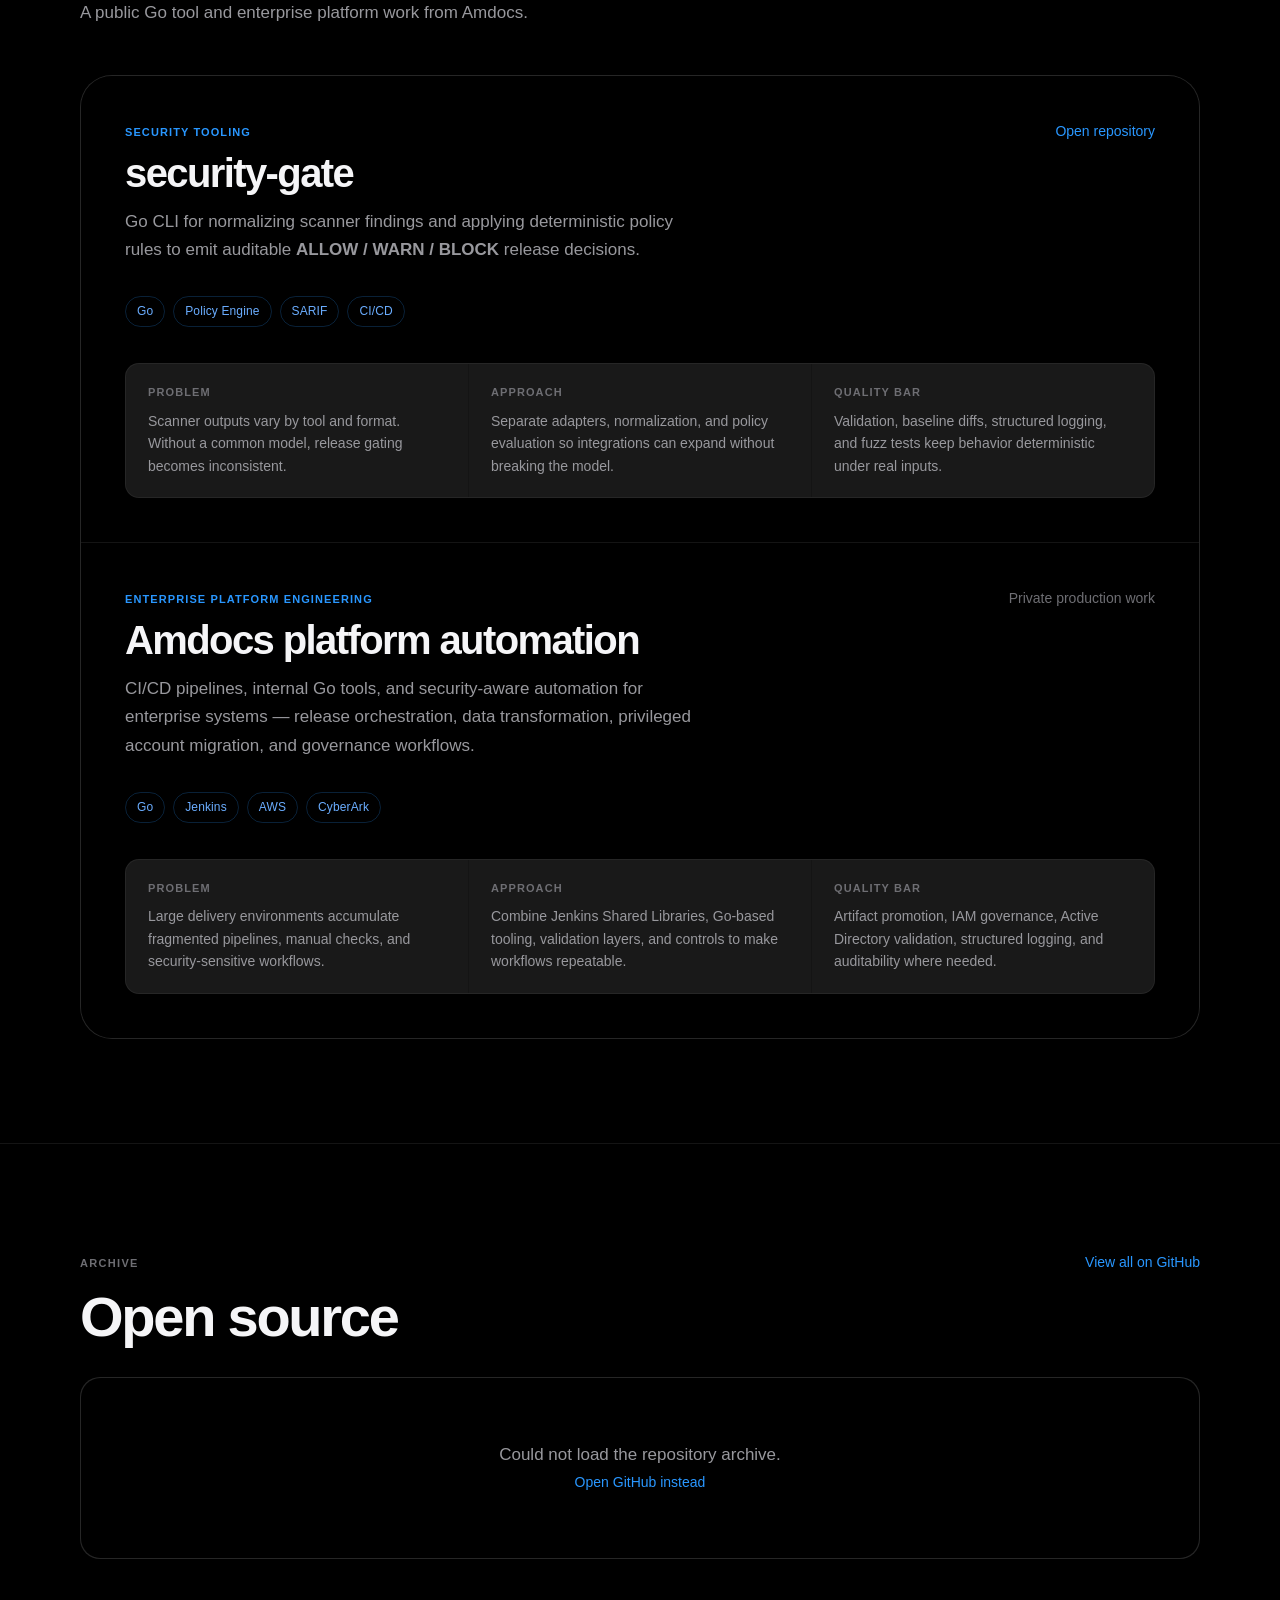
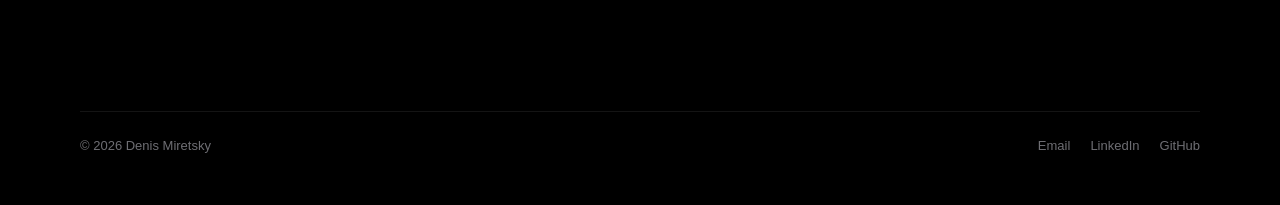
==== commit c88c903b: "update design and info" ====
--- a/index.html
+++ b/index.html
@@ -1,616 +1,953 @@
 <!DOCTYPE html>
 <html lang="en">
+
 <head>
   <meta charset="UTF-8" />
   <meta name="viewport" content="width=device-width, initial-scale=1.0" />
-  <title>Denis Miretsky — Security Platform Engineer</title>
-  <link rel="preconnect" href="https://fonts.googleapis.com" />
-  <link rel="preconnect" href="https://fonts.gstatic.com" crossorigin />
-  <link href="https://fonts.googleapis.com/css2?family=Inter:wght@300;400;500;600;700&display=swap" rel="stylesheet" />
+  <title>Denis Miretsky — Senior Platform Engineer</title>
   <style>
-    *, *::before, *::after { box-sizing: border-box; margin: 0; padding: 0; }
+    *,
+    *::before,
+    *::after {
+      box-sizing: border-box;
+      margin: 0;
+      padding: 0;
+    }
 
     :root {
-      --bg:     #000;
-      --card:   #141414;
-      --border: rgba(255,255,255,.08);
+      --bg: #000000;
+      --surface: rgba(18, 20, 24, 0.80);
+      --surface-strong: #12151a;
+      --line: rgba(255, 255, 255, 0.08);
+      --line-strong: rgba(255, 255, 255, 0.14);
+      --text: #f5f5f7;
+      --muted: #98989d;
+      --soft: #6e6e73;
       --accent: #2997ff;
-      --green:  #30d158;
-      --text:   #f5f5f7;
-      --muted:  #6e6e73;
-    }
-
-    html { scroll-behavior: smooth; }
+      --accent-soft: rgba(41, 151, 255, 0.12);
+      --radius-xl: 32px;
+      --radius-lg: 20px;
+      --radius-md: 14px;
+    }
+
+    html {
+      scroll-behavior: smooth;
+    }
 
     body {
-      background: var(--bg);
+      min-height: 100vh;
+      background: #000;
       color: var(--text);
-      font-family: 'Inter', -apple-system, sans-serif;
-      font-size: 15px;
+      font-family: -apple-system, BlinkMacSystemFont, "SF Pro Display", "SF Pro Text", "Helvetica Neue", sans-serif;
+      font-size: 17px;
       line-height: 1.6;
-      min-height: 100vh;
       -webkit-font-smoothing: antialiased;
+      text-rendering: optimizeLegibility;
+    }
+
+    a {
+      color: inherit;
     }
 
     .wrapper {
-      max-width: 1080px;
+      width: min(1120px, calc(100% - 48px));
       margin: 0 auto;
-      padding: 0 32px;
-    }
-
-    /* ── Nav ── */
+    }
+
+    .eyebrow {
+      display: inline-flex;
+      align-items: center;
+      gap: 10px;
+      color: var(--soft);
+      font-size: 11px;
+      font-weight: 600;
+      letter-spacing: 0.12em;
+      text-transform: uppercase;
+    }
+
+    /* ─── Nav ─── */
     nav {
-      border-bottom: 1px solid var(--border);
-      backdrop-filter: blur(20px) saturate(180%);
-      -webkit-backdrop-filter: blur(20px) saturate(180%);
       position: sticky;
       top: 0;
       z-index: 100;
-      background: rgba(0,0,0,.8);
+      border-bottom: 1px solid rgba(255, 255, 255, 0.06);
+      background: rgba(0, 0, 0, 0.80);
+      backdrop-filter: blur(24px) saturate(160%);
+      -webkit-backdrop-filter: blur(24px) saturate(160%);
     }
 
     nav .wrapper {
+      min-height: 52px;
       display: flex;
       align-items: center;
       justify-content: space-between;
-      height: 52px;
+      gap: 24px;
     }
 
     .nav-logo {
-      font-size: 13px;
-      font-weight: 500;
+      text-decoration: none;
+      font-size: 14px;
+      font-weight: 600;
+      letter-spacing: -0.01em;
       color: var(--text);
-      text-decoration: none;
     }
 
     .nav-links {
-      display: flex;
+      list-style: none;
+      display: flex;
+      align-items: center;
       gap: 32px;
-      list-style: none;
     }
 
     .nav-links a {
       color: var(--muted);
       text-decoration: none;
-      font-size: 13px;
-      transition: color .18s;
-    }
-
-    .nav-links a:hover { color: var(--text); }
-
-    /* ── Hero ── */
+      font-size: 14px;
+      font-weight: 400;
+      transition: color 0.15s ease;
+    }
+
+    .nav-links a:hover,
+    .nav-links a:focus-visible {
+      color: var(--text);
+    }
+
+    .nav-cta {
+      color: var(--accent);
+      text-decoration: none;
+      font-size: 14px;
+      font-weight: 400;
+      transition: opacity 0.15s ease;
+    }
+
+    .nav-cta:hover {
+      opacity: 0.75;
+    }
+
+    /* ─── Hero ─── */
     .hero {
-      min-height: calc(100vh - 52px);
-      display: flex;
-      align-items: center;
-      padding: 64px 0;
-      text-align: center;
-    }
-
-    .hero .wrapper { width: 100%; }
-
-    .hero-inner {
-      max-width: 640px;
-      margin: 0 auto;
-    }
-
-    .hero-label {
-      font-size: 13px;
-      font-weight: 500;
-      letter-spacing: .06em;
-      text-transform: uppercase;
-      color: var(--accent);
-      margin-bottom: 20px;
-    }
-
-    .hero h1 {
-      font-size: clamp(52px, 8vw, 88px);
+      padding: 104px 0 96px;
+      border-bottom: 1px solid var(--line);
+    }
+
+    .hero-grid {
+      display: grid;
+      grid-template-columns: minmax(0, 1fr) minmax(260px, 360px);
+      gap: 80px;
+      align-items: start;
+    }
+
+    .hero-copy .eyebrow {
+      margin-bottom: 28px;
+    }
+
+    .hero-copy h1 {
+      font-size: clamp(56px, 7.5vw, 96px);
+      line-height: 0.92;
+      letter-spacing: -0.04em;
       font-weight: 700;
-      letter-spacing: -.04em;
-      line-height: 1.02;
       color: var(--text);
-      margin-bottom: 22px;
-    }
-
-    .hero-status {
-      display: inline-flex;
-      align-items: center;
-      gap: 8px;
-      font-size: 13px;
-      color: var(--green);
-      margin-bottom: 28px;
-    }
-
-    .pulse-dot {
-      width: 7px;
-      height: 7px;
-      border-radius: 50%;
-      background: var(--green);
-      position: relative;
-      flex-shrink: 0;
-    }
-
-    .pulse-dot::before {
-      content: '';
-      position: absolute;
-      inset: -3px;
-      border-radius: 50%;
-      background: rgba(48,209,88,.35);
-      animation: pulse 2s ease-in-out infinite;
-    }
-
-    @keyframes pulse {
-      0%, 100% { transform: scale(1); opacity: 1; }
-      50%       { transform: scale(2.2); opacity: 0; }
-    }
-
-    .hero p {
+    }
+
+    .hero-sub {
+      margin-top: 24px;
+      font-size: clamp(20px, 2.5vw, 26px);
+      line-height: 1.25;
+      letter-spacing: -0.025em;
+      font-weight: 600;
+      color: var(--text);
+      max-width: 22ch;
+    }
+
+    .hero-lead {
+      margin-top: 20px;
+      max-width: 52ch;
       color: var(--muted);
       font-size: 17px;
       line-height: 1.65;
-      margin-bottom: 44px;
-    }
-
-    .social-links {
-      display: flex;
+      font-weight: 400;
+    }
+
+    .hero-actions {
+      margin-top: 36px;
+      display: flex;
+      flex-wrap: wrap;
       gap: 10px;
-      justify-content: center;
-      flex-wrap: wrap;
-    }
-
-    .social-btn {
+    }
+
+    .button {
       display: inline-flex;
       align-items: center;
-      gap: 7px;
-      border: 1px solid var(--border);
+      justify-content: center;
+      height: 44px;
+      padding: 0 20px;
+      border-radius: 980px;
+      text-decoration: none;
+      font-size: 14px;
+      font-weight: 400;
+      transition: opacity 0.15s ease, transform 0.15s ease;
+    }
+
+    .button:hover,
+    .button:focus-visible {
+      opacity: 0.88;
+      transform: translateY(-1px);
+    }
+
+    .button-primary {
+      background: var(--accent);
+      color: #fff;
+    }
+
+    .button-secondary {
+      border: 1px solid rgba(255, 255, 255, 0.22);
       color: var(--text);
+    }
+
+    .button-secondary:hover,
+    .button-secondary:focus-visible {
+      border-color: rgba(255, 255, 255, 0.36);
+    }
+
+    /* Hero info sidebar */
+    .hero-info {
+      padding-top: 6px;
+    }
+
+    .hero-info-label {
+      font-size: 11px;
+      font-weight: 600;
+      letter-spacing: 0.1em;
+      text-transform: uppercase;
+      color: var(--soft);
+      margin-bottom: 24px;
+    }
+
+    .info-list {
+      display: grid;
+      gap: 0;
+    }
+
+    .info-list>div {
+      padding: 16px 0;
+      border-top: 1px solid var(--line);
+    }
+
+    .info-list>div:last-child {
+      border-bottom: 1px solid var(--line);
+    }
+
+    .info-list dt {
+      font-size: 11px;
+      font-weight: 600;
+      letter-spacing: 0.09em;
+      text-transform: uppercase;
+      color: var(--soft);
+      margin-bottom: 5px;
+    }
+
+    .info-list dd {
+      font-size: 15px;
+      font-weight: 400;
+      color: var(--muted);
+      line-height: 1.5;
+    }
+
+    /* ─── Sections ─── */
+    main section {
+      padding: 104px 0;
+      border-bottom: 1px solid var(--line);
+    }
+
+    main section:last-child {
+      border-bottom: none;
+    }
+
+    .section-label {
+      margin-bottom: 48px;
+    }
+
+    .section-label h2 {
+      margin-top: 14px;
+      font-size: clamp(36px, 4.5vw, 56px);
+      line-height: 1;
+      letter-spacing: -0.04em;
+      font-weight: 700;
+    }
+
+    .section-label p {
+      margin-top: 14px;
+      max-width: 52ch;
+      color: var(--muted);
+      font-size: 17px;
+      line-height: 1.6;
+      font-weight: 400;
+    }
+
+    /* ─── Focus grid ─── */
+    .focus-grid {
+      display: grid;
+      grid-template-columns: repeat(3, minmax(0, 1fr));
+      gap: 1px;
+      background: var(--line);
+      border: 1px solid var(--line);
+      border-radius: var(--radius-lg);
+      overflow: hidden;
+    }
+
+    .focus-card {
+      padding: 32px 28px;
+      background: #000;
+    }
+
+    .focus-card h3 {
+      font-size: 19px;
+      line-height: 1.2;
+      letter-spacing: -0.025em;
+      font-weight: 600;
+      margin-bottom: 12px;
+    }
+
+    .focus-card p {
+      color: var(--muted);
+      font-size: 15px;
+      line-height: 1.6;
+      font-weight: 400;
+    }
+
+    /* ─── Case studies ─── */
+    .case-list {
+      display: grid;
+      gap: 1px;
+      background: var(--line);
+      border: 1px solid var(--line);
+      border-radius: var(--radius-xl);
+      overflow: hidden;
+    }
+
+    .case-study {
+      padding: 44px;
+      background: #000;
+    }
+
+    .case-header {
+      display: flex;
+      align-items: baseline;
+      justify-content: space-between;
+      gap: 24px;
+      margin-bottom: 10px;
+    }
+
+    .case-kicker {
+      font-size: 11px;
+      font-weight: 600;
+      letter-spacing: 0.1em;
+      text-transform: uppercase;
+      color: var(--accent);
+    }
+
+    .case-link {
+      width: fit-content;
       text-decoration: none;
-      font-size: 13px;
-      padding: 9px 20px;
+      font-size: 14px;
+      font-weight: 400;
+      color: var(--accent);
+    }
+
+    .case-link:hover {
+      opacity: 0.75;
+    }
+
+    .case-study h3 {
+      font-size: clamp(28px, 3.5vw, 40px);
+      line-height: 1.05;
+      letter-spacing: -0.04em;
+      font-weight: 700;
+      margin-bottom: 14px;
+    }
+
+    .case-summary {
+      max-width: 60ch;
+      color: var(--muted);
+      font-size: 17px;
+      line-height: 1.65;
+      margin-bottom: 32px;
+    }
+
+    .case-stack {
+      display: flex;
+      flex-wrap: wrap;
+      gap: 8px;
+      margin-bottom: 36px;
+    }
+
+    .case-stack span {
+      padding: 5px 11px;
       border-radius: 980px;
-      background: var(--card);
-      transition: background .18s, border-color .18s;
-    }
-
-    .social-btn:hover {
-      background: #1d1d1f;
-      border-color: rgba(255,255,255,.16);
-    }
-
-    .social-btn-primary {
-      background: var(--text);
-      color: #000;
-      border-color: transparent;
-    }
-
-    .social-btn-primary:hover {
-      background: #e8e8ed;
-      border-color: transparent;
-    }
-
-    .social-btn svg { width: 15px; height: 15px; flex-shrink: 0; }
-
-    /* ── Section ── */
-    .section { padding: 100px 0 80px; }
-
-    .section-header {
-      margin-bottom: 40px;
-    }
-
-    .section-header h2 {
-      font-size: 18px;
+      border: 1px solid rgba(41, 151, 255, 0.22);
+      color: #6aadff;
+      font-size: 12px;
+      font-weight: 500;
+      letter-spacing: 0.01em;
+    }
+
+    .case-details {
+      display: grid;
+      grid-template-columns: repeat(3, minmax(0, 1fr));
+      gap: 1px;
+      background: var(--line);
+      border: 1px solid var(--line);
+      border-radius: var(--radius-md);
+      overflow: hidden;
+    }
+
+    .case-detail {
+      padding: 20px 22px;
+      background: rgba(255, 255, 255, 0.018);
+    }
+
+    .case-detail strong {
+      display: block;
+      font-size: 11px;
+      font-weight: 600;
+      letter-spacing: 0.1em;
+      text-transform: uppercase;
+      color: var(--soft);
+      margin-bottom: 8px;
+    }
+
+    .case-detail p {
+      color: var(--muted);
+      font-size: 14px;
+      line-height: 1.6;
+      font-weight: 400;
+    }
+
+    /* ─── Archive ─── */
+    .archive-topline {
+      display: flex;
+      align-items: baseline;
+      justify-content: space-between;
+      gap: 20px;
+      margin-bottom: 32px;
+    }
+
+    .archive-link {
+      white-space: nowrap;
+      color: var(--accent);
+      text-decoration: none;
+      font-size: 14px;
+      font-weight: 400;
+    }
+
+    .archive-link:hover {
+      opacity: 0.75;
+    }
+
+    .archive-grid {
+      display: grid;
+      grid-template-columns: repeat(3, minmax(0, 1fr));
+      gap: 1px;
+      background: var(--line);
+      border: 1px solid var(--line);
+      border-radius: var(--radius-lg);
+      overflow: hidden;
+    }
+
+    .repo-card {
+      min-height: 200px;
+      padding: 24px;
+      background: #000;
+      text-decoration: none;
+      display: flex;
+      flex-direction: column;
+      gap: 12px;
+      transition: background 0.15s ease;
+    }
+
+    .repo-card:hover,
+    .repo-card:focus-visible {
+      background: rgba(255, 255, 255, 0.025);
+    }
+
+    .archive-state {
+      grid-column: 1 / -1;
+      min-height: 180px;
+      display: grid;
+      place-items: center;
+      text-align: center;
+      color: var(--muted);
+      background: #000;
+      border-radius: var(--radius-lg);
+    }
+
+    .repo-topline {
+      display: flex;
+      align-items: start;
+      justify-content: space-between;
+      gap: 12px;
+    }
+
+    .repo-name {
+      font-size: 16px;
+      line-height: 1.2;
+      letter-spacing: -0.02em;
       font-weight: 600;
       color: var(--text);
-      letter-spacing: -.01em;
-      display: inline;
-    }
-
-    .section-header .count {
-      display: inline-block;
-      background: rgba(255,255,255,.07);
+    }
+
+    .repo-stars {
+      color: var(--soft);
+      font-size: 12px;
+      font-weight: 500;
+      flex-shrink: 0;
+    }
+
+    .repo-desc {
       color: var(--muted);
-      font-size: 11px;
-      font-weight: 600;
-      padding: 2px 9px;
-      border-radius: 99px;
-      margin-left: 10px;
-      vertical-align: middle;
-    }
-
-    /* ── Featured tiles ── */
-    .featured-grid {
-      display: grid;
-      grid-template-columns: repeat(2, 1fr);
-      gap: 1px;
-      background: var(--border);
-      border: 1px solid var(--border);
-      border-radius: 18px;
-      overflow: hidden;
-    }
-
-    .featured-card {
-      background: var(--card);
-      padding: 40px;
-      text-decoration: none;
-      color: inherit;
-      display: flex;
-      flex-direction: column;
-      gap: 18px;
-      transition: background .18s;
-    }
-
-    .featured-card:hover { background: #1c1c1e; }
-
-    .featured-label {
-      display: inline-flex;
-      align-items: center;
-      gap: 6px;
-      color: var(--accent);
-      font-size: 11px;
-      font-weight: 600;
-      letter-spacing: .06em;
-      text-transform: uppercase;
-    }
-
-    .featured-name {
-      font-size: 22px;
-      font-weight: 700;
-      color: var(--text);
-      letter-spacing: -.02em;
-    }
-
-    .featured-desc {
       font-size: 14px;
-      color: var(--muted);
-      line-height: 1.7;
-    }
-
-    .featured-highlights {
-      display: flex;
-      flex-direction: column;
-      gap: 8px;
-    }
-
-    .highlight-item {
-      display: flex;
-      align-items: flex-start;
-      gap: 10px;
-      font-size: 13px;
-      color: var(--muted);
-    }
-
-    .highlight-item::before {
-      content: '–';
-      color: var(--accent);
-      flex-shrink: 0;
-      line-height: 1.6;
-    }
-
-    .featured-footer {
+      line-height: 1.5;
+      flex: 1;
+    }
+
+    .repo-topics {
       display: flex;
       flex-wrap: wrap;
       gap: 6px;
+    }
+
+    .repo-topic {
+      padding: 4px 9px;
+      border-radius: 980px;
+      border: 1px solid var(--line);
+      color: var(--soft);
+      font-size: 12px;
+      font-weight: 500;
+    }
+
+    .repo-meta {
+      display: flex;
+      flex-wrap: wrap;
+      gap: 12px;
+      color: var(--soft);
+      font-size: 12px;
+      font-weight: 400;
       margin-top: auto;
-      padding-top: 14px;
-      border-top: 1px solid var(--border);
-    }
-
-    .repo-topic {
-      background: rgba(255,255,255,.05);
-      border: 1px solid var(--border);
-      color: var(--muted);
-      font-size: 11px;
-      font-weight: 500;
-      padding: 3px 9px;
-      border-radius: 6px;
-    }
-
-    /* ── Repo tiles ── */
-    .repo-grid {
-      display: grid;
-      grid-template-columns: repeat(auto-fill, minmax(300px, 1fr));
-      gap: 1px;
-      background: var(--border);
-      border: 1px solid var(--border);
-      border-radius: 18px;
-      overflow: hidden;
-    }
-
-    .repo-card {
-      background: var(--card);
-      padding: 28px;
+    }
+
+    .spinner {
+      width: 24px;
+      height: 24px;
+      margin: 0 auto 12px;
+      border-radius: 980px;
+      border: 2px solid rgba(255, 255, 255, 0.08);
+      border-top-color: var(--accent);
+      animation: spin 0.75s linear infinite;
+    }
+
+    /* ─── Footer ─── */
+    footer {
+      padding: 48px 0;
+    }
+
+    .footer-shell {
+      display: flex;
+      align-items: center;
+      justify-content: space-between;
+      gap: 20px;
+      padding-top: 24px;
+      border-top: 1px solid var(--line);
+      color: var(--soft);
+      font-size: 13px;
+      font-weight: 400;
+    }
+
+    .footer-links {
+      display: flex;
+      flex-wrap: wrap;
+      gap: 20px;
+    }
+
+    .footer-links a {
       text-decoration: none;
-      color: inherit;
-      display: flex;
-      flex-direction: column;
-      gap: 10px;
-      transition: background .18s;
-    }
-
-    .repo-card:hover { background: #1c1c1e; }
-
-    .repo-name {
-      font-size: 14px;
-      font-weight: 600;
+      color: var(--soft);
+      transition: color 0.15s ease;
+    }
+
+    .footer-links a:hover,
+    .footer-links a:focus-visible {
       color: var(--text);
-      letter-spacing: -.01em;
-      display: flex;
-      align-items: center;
-      gap: 8px;
-    }
-
-    .repo-name svg { width: 13px; height: 13px; color: var(--muted); flex-shrink: 0; }
-
-    .repo-desc {
-      font-size: 13px;
-      color: var(--muted);
-      flex: 1;
-      line-height: 1.55;
-    }
-
-    .repo-meta {
-      display: flex;
-      align-items: center;
-      gap: 14px;
-      flex-wrap: wrap;
-    }
-
-    .lang-dot { display: inline-block; width: 9px; height: 9px; border-radius: 50%; flex-shrink: 0; }
-    .repo-lang { display: flex; align-items: center; gap: 5px; font-size: 12px; color: var(--muted); }
-    .repo-stars { display: flex; align-items: center; gap: 4px; font-size: 12px; color: var(--muted); }
-    .repo-stars svg { width: 12px; height: 12px; }
-    .repo-card .repo-topics { display: flex; flex-wrap: wrap; gap: 6px; }
-
-    .lang-go      { background: #00add8; }
-    .lang-c       { background: #555597; }
-    .lang-js      { background: #f7df1e; }
-    .lang-ts      { background: #3178c6; }
-    .lang-python  { background: #3572a5; }
-    .lang-rust    { background: #dea584; }
-    .lang-default { background: #48484a; }
-
-    /* ── States ── */
-    .state-msg {
-      text-align: center;
-      padding: 56px;
-      color: var(--muted);
-      font-size: 14px;
-      grid-column: 1 / -1;
-      background: var(--card);
-    }
-
-    .spinner {
-      width: 28px; height: 28px;
-      border: 1.5px solid rgba(255,255,255,.1);
-      border-top-color: var(--accent);
-      border-radius: 50%;
-      animation: spin .8s linear infinite;
-      margin: 0 auto 14px;
-    }
-
-    @keyframes spin { to { transform: rotate(360deg); } }
-
-    /* ── Footer ── */
-    footer {
-      border-top: 1px solid var(--border);
-      padding: 28px 0;
-      text-align: center;
-      color: var(--muted);
-      font-size: 12px;
-    }
-
-    footer a { color: var(--muted); text-decoration: none; }
-    footer a:hover { color: var(--text); }
-
-    /* ── Responsive ── */
-    @media (max-width: 860px) {
-      .featured-grid { grid-template-columns: 1fr; }
-    }
-
-    @media (max-width: 720px) {
-      .hero { min-height: calc(100svh - 52px); padding: 48px 0; }
-      .nav-links { display: none; }
-      .wrapper { padding: 0 20px; }
-      .section { padding: 72px 0 56px; }
+    }
+
+    @keyframes spin {
+      to {
+        transform: rotate(360deg);
+      }
+    }
+
+    /* ─── Responsive ─── */
+    @media (max-width: 960px) {
+      .hero-grid {
+        grid-template-columns: 1fr;
+        gap: 52px;
+      }
+
+      .focus-grid {
+        grid-template-columns: repeat(2, minmax(0, 1fr));
+      }
+
+      .case-details {
+        grid-template-columns: repeat(2, minmax(0, 1fr));
+      }
+
+      .archive-grid {
+        grid-template-columns: repeat(2, minmax(0, 1fr));
+      }
+    }
+
+    @media (max-width: 680px) {
+      .wrapper {
+        width: min(1120px, calc(100% - 32px));
+      }
+
+      .nav-links {
+        display: none;
+      }
+
+      .hero {
+        padding: 64px 0 72px;
+      }
+
+      .hero-copy h1 {
+        font-size: clamp(44px, 14vw, 72px);
+      }
+
+      .hero-sub {
+        font-size: 19px;
+      }
+
+      .hero-lead {
+        font-size: 16px;
+      }
+
+      main section {
+        padding: 72px 0;
+      }
+
+      .case-study {
+        padding: 28px;
+      }
+
+      .focus-grid,
+      .case-details,
+      .archive-grid {
+        grid-template-columns: 1fr;
+      }
+
+      .archive-topline,
+      .footer-shell {
+        flex-direction: column;
+        align-items: start;
+        gap: 12px;
+      }
+    }
+
+    @media (prefers-reduced-motion: reduce) {
+      html {
+        scroll-behavior: auto;
+      }
+
+      *,
+      *::before,
+      *::after {
+        animation-duration: 0.01ms !important;
+        animation-iteration-count: 1 !important;
+        transition-duration: 0.01ms !important;
+        scroll-behavior: auto !important;
+      }
     }
   </style>
 </head>
+
 <body>
-
   <nav>
     <div class="wrapper">
-      <a class="nav-logo" href="#">solardome</a>
+      <a class="nav-logo" href="#">Denis Miretsky</a>
       <ul class="nav-links">
-        <li><a href="#featured">Featured</a></li>
-        <li><a href="#projects">Projects</a></li>
-        <li><a href="https://github.com/solardome" target="_blank" rel="noopener">GitHub</a></li>
+        <li><a href="#focus">Focus</a></li>
+        <li><a href="#work">Work</a></li>
+        <li><a href="#archive">Archive</a></li>
       </ul>
+      <a class="nav-cta" href="mailto:miretskydenis@gmail.com">Get in touch</a>
     </div>
   </nav>
 
-  <section class="hero">
+  <header class="hero">
     <div class="wrapper">
-      <div class="hero-inner">
-        <div class="hero-label">Security Platform Engineer</div>
-        <h1>Denis Miretsky</h1>
-        <div class="hero-status">
-          <span class="pulse-dot"></span>
-          Available for new roles
+      <div class="hero-grid">
+        <div class="hero-copy">
+          <div class="eyebrow">Senior Platform Engineer</div>
+          <h1>Denis<br>Miretsky</h1>
+          <p class="hero-sub">Security platform engineering, CI/CD, and DevEx tooling.</p>
+          <p class="hero-lead">
+            13 years building production systems at enterprise scale.</br>Go, Java and Python across
+            delivery pipelines, security automation, and developer workflows.
+          </p>
+          <div class="hero-actions">
+            <a class="button button-primary" href="#work">View work</a>
+            <a class="button button-secondary" href="https://www.linkedin.com/in/denis-miretsky-30953462/"
+              target="_blank" rel="noopener">LinkedIn</a>
+            <a class="button button-secondary" href="https://github.com/solardome" target="_blank"
+              rel="noopener">GitHub</a>
+          </div>
         </div>
-        <p>13+ years building backend systems, security tooling, and CI/CD automation for large-scale enterprise environments. Go · Java · Python · AWS · Kubernetes.</p>
-        <div class="social-links">
-          <a class="social-btn social-btn-primary" href="https://www.linkedin.com/in/denis-miretsky-30953462/" target="_blank" rel="noopener">
-            <svg viewBox="0 0 24 24" fill="currentColor"><path d="M16 8a6 6 0 0 1 6 6v7h-4v-7a2 2 0 0 0-2-2 2 2 0 0 0-2 2v7h-4v-7a6 6 0 0 1 6-6z"/><rect x="2" y="9" width="4" height="12"/><circle cx="4" cy="4" r="2"/></svg>
-            LinkedIn
-          </a>
-          <a class="social-btn" href="https://github.com/solardome" target="_blank" rel="noopener">
-            <svg viewBox="0 0 24 24" fill="currentColor"><path d="M12 2C6.477 2 2 6.484 2 12.017c0 4.425 2.865 8.18 6.839 9.504.5.092.682-.217.682-.483 0-.237-.008-.868-.013-1.703-2.782.605-3.369-1.343-3.369-1.343-.454-1.158-1.11-1.466-1.11-1.466-.908-.62.069-.608.069-.608 1.003.07 1.531 1.032 1.531 1.032.892 1.53 2.341 1.088 2.91.832.092-.647.35-1.088.636-1.338-2.22-.253-4.555-1.113-4.555-4.951 0-1.093.39-1.988 1.029-2.688-.103-.253-.446-1.272.098-2.65 0 0 .84-.27 2.75 1.026A9.564 9.564 0 0112 6.844c.85.004 1.705.115 2.504.337 1.909-1.296 2.747-1.027 2.747-1.027.546 1.379.202 2.398.1 2.651.64.7 1.028 1.595 1.028 2.688 0 3.848-2.339 4.695-4.566 4.943.359.309.678.92.678 1.855 0 1.338-.012 2.419-.012 2.747 0 .268.18.58.688.482A10.019 10.019 0 0022 12.017C22 6.484 17.522 2 12 2z"/></svg>
-            GitHub
-          </a>
-          <a class="social-btn" href="mailto:miretskydenis@gmail.com">
-            <svg viewBox="0 0 24 24" fill="none" stroke="currentColor" stroke-width="2" stroke-linecap="round" stroke-linejoin="round"><rect x="2" y="4" width="20" height="16" rx="2"/><path d="m22 7-8.97 5.7a1.94 1.94 0 0 1-2.06 0L2 7"/></svg>
-            Contact
-          </a>
+
+        <aside class="hero-info">
+          <div class="hero-info-label">At a glance</div>
+          <dl class="info-list">
+            <div>
+              <dt>Experience</dt>
+              <dd>13+ years in production engineering</dd>
+            </div>
+            <div>
+              <dt>Primary stack</dt>
+              <dd>Go · Java · Python · Jenkins · GitHub Actions · AWS</dd>
+            </div>
+            <div>
+              <dt>Location</dt>
+              <dd>Kfar Saba, Israel</dd>
+            </div>
+            <div>
+              <dt>Credentials</dt>
+              <dd>ISC2 Certified in Cybersecurity · Two U.S. patents</dd>
+            </div>
+          </dl>
+        </aside>
+      </div>
+    </div>
+  </header>
+
+  <main>
+    <section id="focus">
+      <div class="wrapper">
+        <div class="section-label">
+          <span class="eyebrow">Focus</span>
+          <h2>What I work on</h2>
+          <p>Backend engineering, delivery infrastructure, and internal tools for large engineering organizations.</p>
+        </div>
+
+        <div class="focus-grid">
+          <article class="focus-card">
+            <h3>Developer tooling</h3>
+            <p>Go-based CLIs, internal services, and utilities that remove repetitive work from engineering teams.</p>
+          </article>
+
+          <article class="focus-card">
+            <h3>Release engineering</h3>
+            <p>CI/CD pipelines, shared libraries, artifact promotion, and delivery workflows for large systems.</p>
+          </article>
+
+          <article class="focus-card">
+            <h3>Security controls</h3>
+            <p>SAST/SCA gates, IAM workflows, CVE triage, and policy checks integrated into delivery.</p>
+          </article>
         </div>
       </div>
+    </section>
+
+    <section id="work">
+      <div class="wrapper">
+        <div class="section-label">
+          <span class="eyebrow">Selected Work</span>
+          <h2>Production work</h2>
+          <p>A public Go tool and enterprise platform work from Amdocs.</p>
+        </div>
+
+        <div class="case-list">
+          <article class="case-study">
+            <div class="case-header">
+              <div class="case-kicker">Security Tooling</div>
+              <a class="case-link" href="https://github.com/solardome/security-gate" target="_blank" rel="noopener">Open
+                repository</a>
+            </div>
+
+            <h3>security-gate</h3>
+            <p class="case-summary">
+              Go CLI for normalizing scanner findings and applying deterministic policy rules to emit auditable
+              <strong>ALLOW / WARN / BLOCK</strong> release decisions.
+            </p>
+
+            <div class="case-stack">
+              <span>Go</span>
+              <span>Policy Engine</span>
+              <span>SARIF</span>
+              <span>CI/CD</span>
+            </div>
+
+            <div class="case-details">
+              <div class="case-detail">
+                <strong>Problem</strong>
+                <p>Scanner outputs vary by tool and format. Without a common model, release gating becomes inconsistent.
+                </p>
+              </div>
+              <div class="case-detail">
+                <strong>Approach</strong>
+                <p>Separate adapters, normalization, and policy evaluation so integrations can expand without breaking
+                  the model.</p>
+              </div>
+              <div class="case-detail">
+                <strong>Quality bar</strong>
+                <p>Validation, baseline diffs, structured logging, and fuzz tests keep behavior deterministic under real
+                  inputs.</p>
+              </div>
+            </div>
+          </article>
+
+          <article class="case-study">
+            <div class="case-header">
+              <div class="case-kicker">Enterprise Platform Engineering</div>
+              <span class="case-link" style="color: var(--soft); cursor: default;">Private production work</span>
+            </div>
+
+            <h3>Amdocs platform automation</h3>
+            <p class="case-summary">
+              CI/CD pipelines, internal Go tools, and security-aware automation for enterprise systems — release
+              orchestration, data transformation, privileged account migration, and governance workflows.
+            </p>
+
+            <div class="case-stack">
+              <span>Go</span>
+              <span>Jenkins</span>
+              <span>AWS</span>
+              <span>CyberArk</span>
+            </div>
+
+            <div class="case-details">
+              <div class="case-detail">
+                <strong>Problem</strong>
+                <p>Large delivery environments accumulate fragmented pipelines, manual checks, and security-sensitive
+                  workflows.</p>
+              </div>
+              <div class="case-detail">
+                <strong>Approach</strong>
+                <p>Combine Jenkins Shared Libraries, Go-based tooling, validation layers, and controls to make workflows
+                  repeatable.</p>
+              </div>
+              <div class="case-detail">
+                <strong>Quality bar</strong>
+                <p>Artifact promotion, IAM governance, Active Directory validation, structured logging, and auditability
+                  where needed.</p>
+              </div>
+            </div>
+          </article>
+        </div>
+      </div>
+    </section>
+
+    <section id="archive">
+      <div class="wrapper">
+        <div class="archive-topline">
+          <div class="section-label" style="margin-bottom: 0;">
+            <span class="eyebrow">Archive</span>
+            <h2>Open source</h2>
+          </div>
+          <a class="archive-link" href="https://github.com/solardome" target="_blank" rel="noopener">View all on
+            GitHub</a>
+        </div>
+
+        <div class="archive-grid" id="projects-grid">
+          <div class="archive-state">
+            <div>
+              <div class="spinner"></div>
+              Loading repository archive…
+            </div>
+          </div>
+        </div>
+      </div>
+    </section>
+  </main>
+
+  <footer>
+    <div class="wrapper footer-shell">
+      <div>© 2026 Denis Miretsky</div>
+      <div class="footer-links">
+        <a href="mailto:miretskydenis@gmail.com">Email</a>
+        <a href="https://www.linkedin.com/in/denis-miretsky-30953462/" target="_blank" rel="noopener">LinkedIn</a>
+        <a href="https://github.com/solardome" target="_blank" rel="noopener">GitHub</a>
+      </div>
     </div>
-  </section>
-
-  <!-- Featured -->
-  <section class="section" id="featured">
-    <div class="wrapper">
-      <div class="section-header">
-        <h2>Featured Projects</h2>
-      </div>
-
-      <div class="featured-grid">
-
-        <a class="featured-card" href="https://github.com/solardome/security-gate" target="_blank" rel="noopener">
-          <div class="featured-label">
-            <svg width="10" height="10" viewBox="0 0 24 24" fill="currentColor"><path d="M12 1L3 5v6c0 5.55 3.84 10.74 9 12 5.16-1.26 9-6.45 9-12V5l-9-4z"/></svg>
-            Security Tooling
+  </footer>
+
+  <script>
+    const GITHUB_USER = "solardome";
+    const SITE_REPO = `${GITHUB_USER}.github.io`;
+    const ARCHIVE_LIMIT = 6;
+
+    function repoCard(repo) {
+      const desc = repo.description || "Repository details available on GitHub.";
+      const topics = (repo.topics || []).slice(0, 3);
+      const stars = repo.stargazers_count > 0 ? `${repo.stargazers_count} stars` : null;
+      const updated = new Date(repo.updated_at).toLocaleDateString("en-US", {
+        month: "short",
+        year: "numeric",
+      });
+
+      return `
+        <a class="repo-card" href="https://github.com/${GITHUB_USER}/${repo.name}" target="_blank" rel="noopener">
+          <div class="repo-topline">
+            <div class="repo-name">${repo.name}</div>
+            ${stars ? `<div class="repo-stars">${stars}</div>` : ""}
           </div>
-          <div class="featured-name">security-gate</div>
-          <div class="featured-desc">
-            CLI tool that ingests vulnerability scanner output from Trivy, Snyk, SARIF, Checkmarx, and SonarQube,
-            normalizes findings into a unified model, and applies a deterministic policy engine to emit
-            auditable <strong style="color:var(--text)">ALLOW / WARN / BLOCK</strong> release decisions with full decision traces.
+          <div class="repo-desc">${desc}</div>
+          <div class="repo-topics">
+            ${topics.length ? topics.map((t) => `<span class="repo-topic">${t}</span>`).join("") : `<span class="repo-topic">${repo.language || "Code"}</span>`}
           </div>
-          <div class="featured-highlights">
-            <div class="highlight-item">Deterministic policy engine — same inputs always produce the same decision and trace</div>
-            <div class="highlight-item">5 scanner adapters with strict envelope validation (Trivy, SARIF 2.1, Snyk, Checkmarx, Sonar)</div>
-            <div class="highlight-item">Baseline diff mode for PR workflows — only gates on new findings</div>
-            <div class="highlight-item">Interface-based adapters, structured logging, fuzz tests for all parsers</div>
-          </div>
-          <div class="featured-footer">
-            <span class="repo-topic">Go</span>
-            <span class="repo-topic">DevSecOps</span>
-            <span class="repo-topic">CI/CD</span>
-            <span class="repo-topic">Policy Engine</span>
-            <span class="repo-topic">SARIF</span>
+          <div class="repo-meta">
+            <span>${repo.language || "Multi-language"}</span>
+            <span>Updated ${updated}</span>
           </div>
         </a>
-
-        <a class="featured-card" href="https://github.com/solardome/mini-kvstore" target="_blank" rel="noopener">
-          <div class="featured-label">
-            <svg width="10" height="10" viewBox="0 0 24 24" fill="none" stroke="currentColor" stroke-width="2.5"><rect x="2" y="3" width="20" height="14" rx="2"/><path d="M8 21h8M12 17v4"/></svg>
-            Systems Programming
-          </div>
-          <div class="featured-name">mini-kvstore</div>
-          <div class="featured-desc">
-            In-memory key-value store in C — hash table with open addressing, O(1) average-case
-            get/set/delete, and a read-write lock for concurrent access. Every commit runs ASan and UBSan
-            in CI; zero sanitizer warnings shipped.
-          </div>
-          <div class="featured-highlights">
-            <div class="highlight-item">Hash table with open addressing and linear probing — no external allocator dependencies</div>
-            <div class="highlight-item">Reader-writer lock for safe concurrent access without global serialization</div>
-            <div class="highlight-item">AddressSanitizer + UndefinedBehaviorSanitizer enforced in GitHub Actions on every push</div>
-            <div class="highlight-item">CMake build with separate Debug/Release targets; valgrind clean in Debug mode</div>
-          </div>
-          <div class="featured-footer">
-            <span class="repo-topic">C</span>
-            <span class="repo-topic">CMake</span>
-            <span class="repo-topic">GitHub Actions</span>
-            <span class="repo-topic">Sanitizers</span>
-            <span class="repo-topic">DevSecOps</span>
-          </div>
-        </a>
-
-      </div>
-    </div>
-  </section>
-
-  <!-- All Projects -->
-  <section class="section" id="projects">
-    <div class="wrapper">
-      <div class="section-header">
-        <h2>All Projects</h2><span class="count" id="projects-count">—</span>
-      </div>
-      <div class="repo-grid" id="projects-grid">
-        <div class="state-msg">
-          <div class="spinner"></div>
-          Fetching repositories…
-        </div>
-      </div>
-    </div>
-  </section>
-
-  <footer>
-    <div class="wrapper">
-      © 2026 Denis Miretsky ·
-      <a href="https://github.com/solardome" target="_blank" rel="noopener">github.com/solardome</a>
-    </div>
-  </footer>
-
-  <script>
-    const GITHUB_USER = 'solardome';
-    const SITE_REPO   = `${GITHUB_USER}.github.io`;
-
-    const langColors = {
-      Go: 'lang-go', C: 'lang-c', JavaScript: 'lang-js',
-      TypeScript: 'lang-ts', Python: 'lang-python', Rust: 'lang-rust',
-    };
-
-    function langClass(l) { return langColors[l] || 'lang-default'; }
-
-    function repoCard(repo) {
-      const desc    = repo.description || '<em style="opacity:.5">No description</em>';
-      const langDot = repo.language
-        ? `<span class="repo-lang"><span class="lang-dot ${langClass(repo.language)}"></span>${repo.language}</span>` : '';
-      const stars = repo.stargazers_count > 0
-        ? `<span class="repo-stars">
-             <svg viewBox="0 0 24 24" fill="currentColor"><path d="M12 2l3.09 6.26L22 9.27l-5 4.87 1.18 6.88L12 17.77l-6.18 3.25L7 14.14 2 9.27l6.91-1.01L12 2z"/></svg>
-             ${repo.stargazers_count}
-           </span>` : '';
-      const topics = (repo.topics || []).length
-        ? `<div class="repo-topics">${repo.topics.map(t => `<span class="repo-topic">${t}</span>`).join('')}</div>` : '';
-
-      return `
-        <a class="repo-card" href="https://github.com/${GITHUB_USER}/${repo.name}" target="_blank" rel="noopener">
-          <div class="repo-name">
-            <svg viewBox="0 0 24 24" fill="none" stroke="currentColor" stroke-width="2" stroke-linecap="round" stroke-linejoin="round">
-              <path d="M3 3h6l3 3 3-3h6v6l-3 3 3 3v6h-6l-3-3-3 3H3v-6l3-3-3-3V3z"/>
-            </svg>
-            ${repo.name}
-          </div>
-          <div class="repo-desc">${desc}</div>
-          ${topics}
-          <div class="repo-meta">${langDot}${stars}</div>
-        </a>`;
+      `;
     }
 
     async function loadRepos() {
       let repos = [];
-      let page  = 1;
+      let page = 1;
 
       try {
         while (true) {
-          const res  = await fetch(`https://api.github.com/users/${GITHUB_USER}/repos?per_page=100&page=${page}`);
-          if (!res.ok) throw new Error(res.status);
-          const data = await res.json();
-          if (!data.length) break;
-          repos = repos.concat(data);
-          if (data.length < 100) break;
-          page++;
+          const response = await fetch(`https://api.github.com/users/${GITHUB_USER}/repos?per_page=100&page=${page}`);
+          if (!response.ok) throw new Error(response.status);
+          const batch = await response.json();
+          if (!batch.length) break;
+          repos = repos.concat(batch);
+          if (batch.length < 100) break;
+          page += 1;
         }
       } catch {
-        document.getElementById('projects-grid').innerHTML =
-          `<div class="state-msg">Could not load repositories. <a href="https://github.com/${GITHUB_USER}" style="color:var(--accent)">View on GitHub →</a></div>`;
+        document.getElementById("projects-grid").innerHTML = `
+          <div class="archive-state">
+            <div>
+              Could not load the repository archive.<br />
+              <a class="archive-link" href="https://github.com/${GITHUB_USER}" target="_blank" rel="noopener">Open GitHub instead</a>
+            </div>
+          </div>
+        `;
         return;
       }
 
-      const own = repos
-        .filter(r => !r.fork && r.name !== SITE_REPO)
-        .sort((a, b) => b.stargazers_count - a.stargazers_count || new Date(b.updated_at) - new Date(a.updated_at));
-
-      document.getElementById('projects-count').textContent = own.length;
-      document.getElementById('projects-grid').innerHTML = own.length
-        ? own.map(repoCard).join('')
-        : `<div class="state-msg">No projects yet.</div>`;
+      const ownRepos = repos
+        .filter((repo) => !repo.fork && repo.name !== SITE_REPO)
+        .sort((a, b) => b.stargazers_count - a.stargazers_count || new Date(b.updated_at) - new Date(a.updated_at))
+        .slice(0, ARCHIVE_LIMIT);
+
+      document.getElementById("projects-grid").innerHTML = ownRepos.length
+        ? ownRepos.map(repoCard).join("")
+        : `<div class="archive-state">No public repositories available right now.</div>`;
     }
 
     loadRepos();
   </script>
 </body>
-</html>
+
+</html>
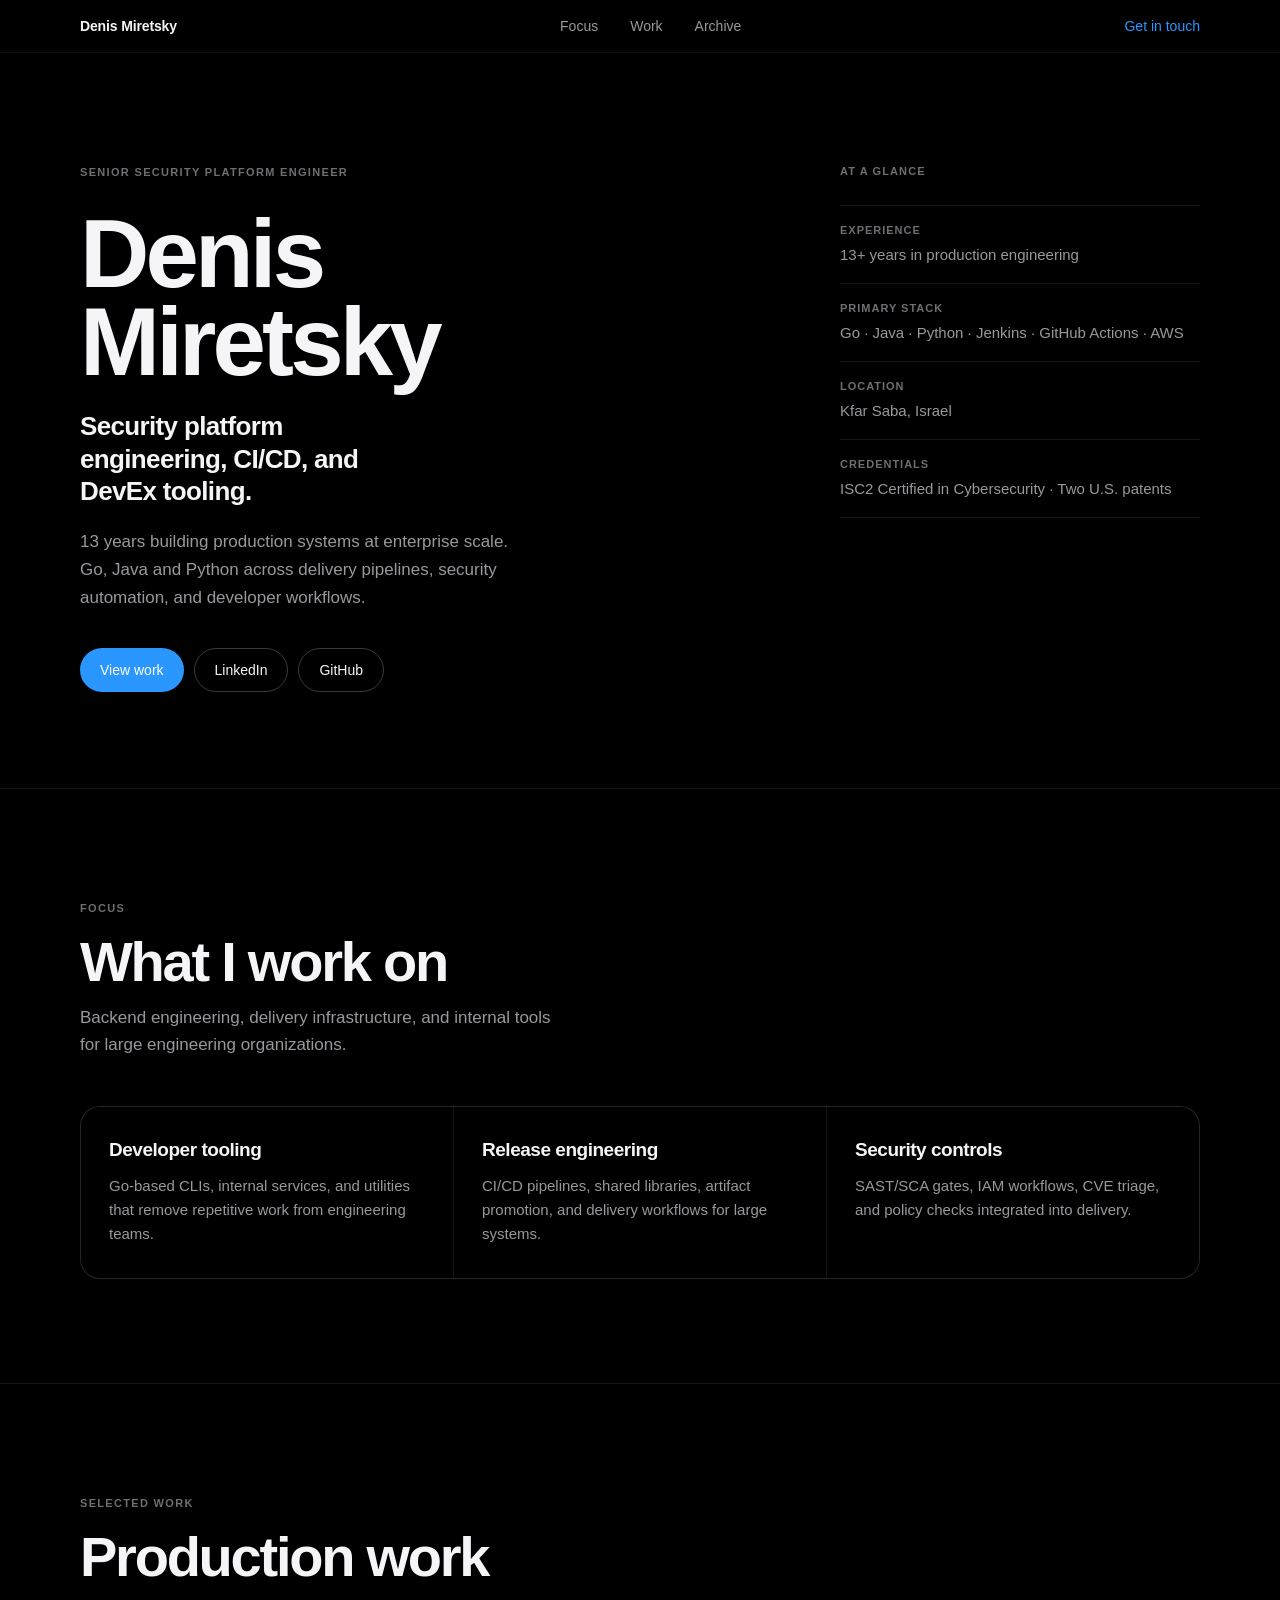
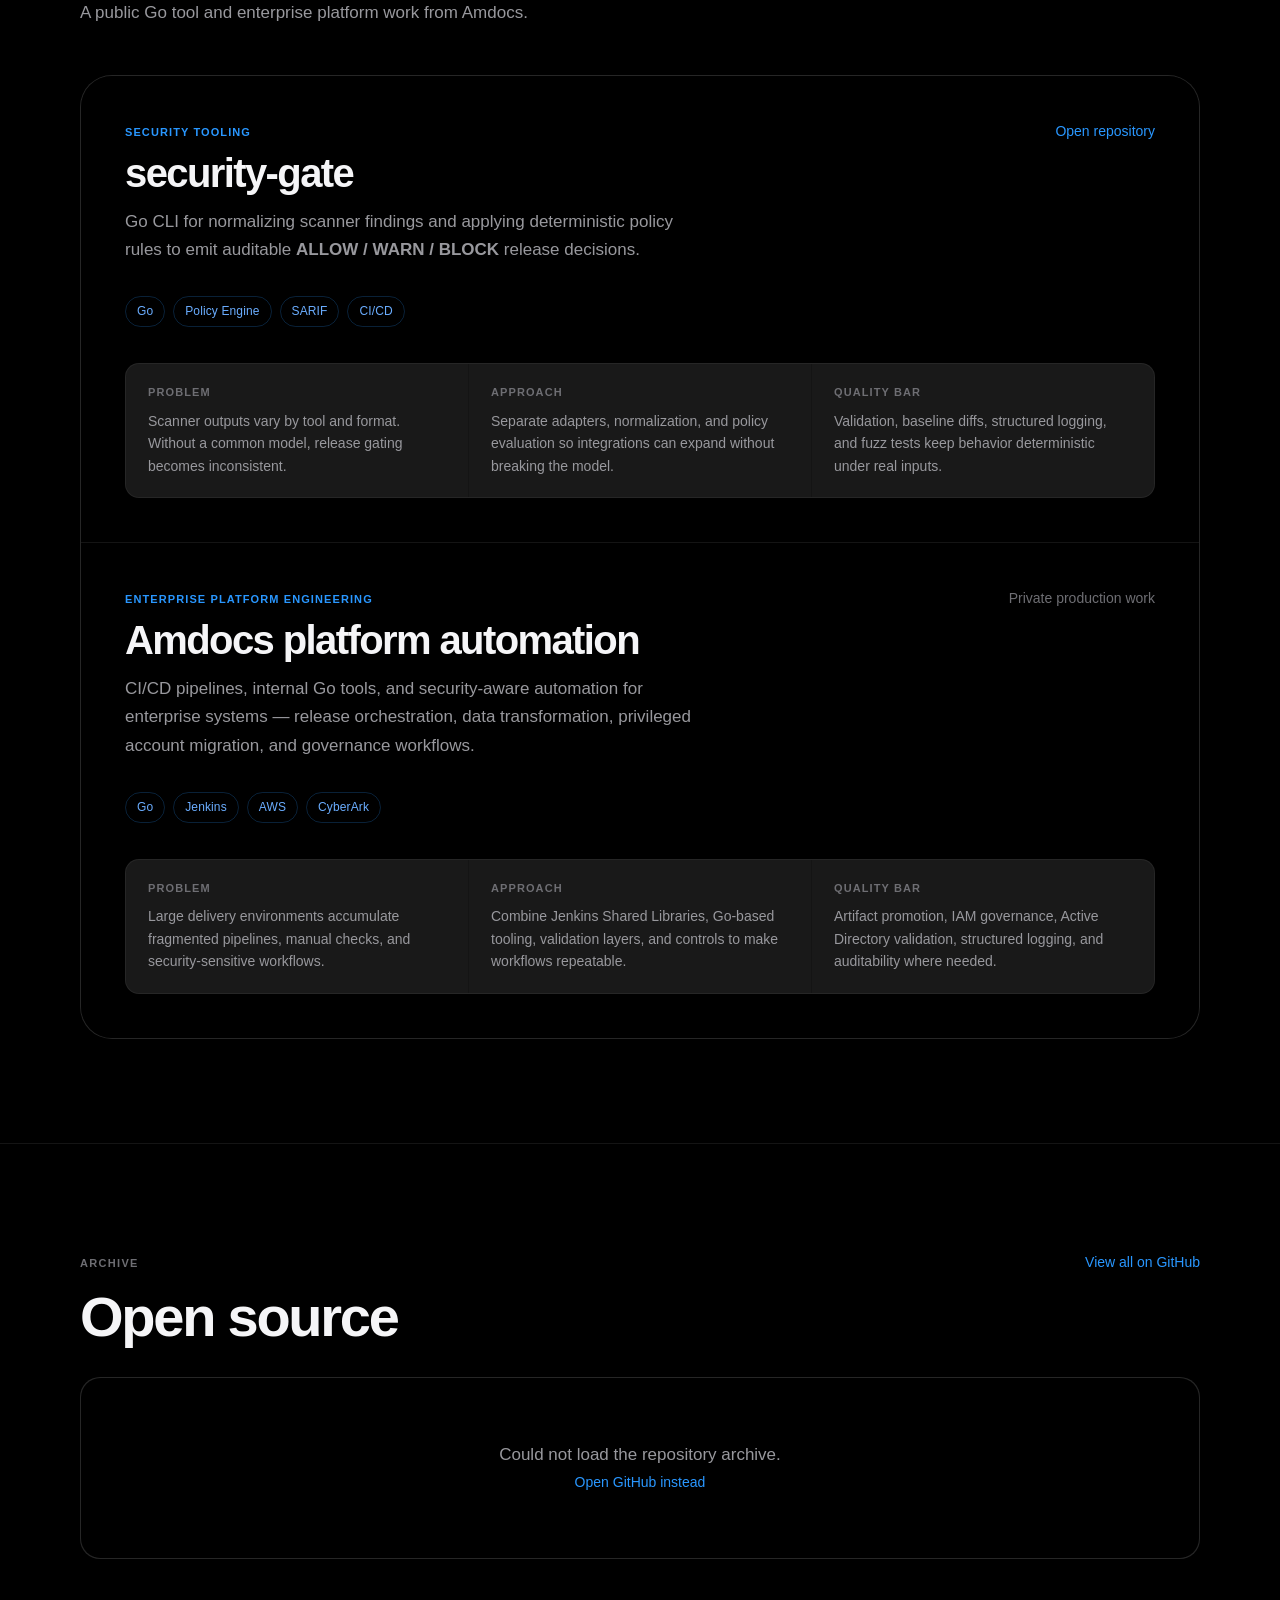
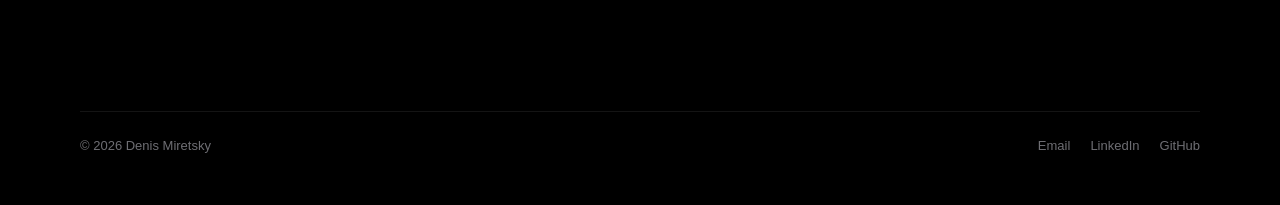
==== commit 62282960: "update tittle" ====
--- a/index.html
+++ b/index.html
@@ -686,7 +686,7 @@
     <div class="wrapper">
       <div class="hero-grid">
         <div class="hero-copy">
-          <div class="eyebrow">Senior Platform Engineer</div>
+          <div class="eyebrow">Senior Security Platform Engineer</div>
           <h1>Denis<br>Miretsky</h1>
           <p class="hero-sub">Security platform engineering, CI/CD, and DevEx tooling.</p>
           <p class="hero-lead">
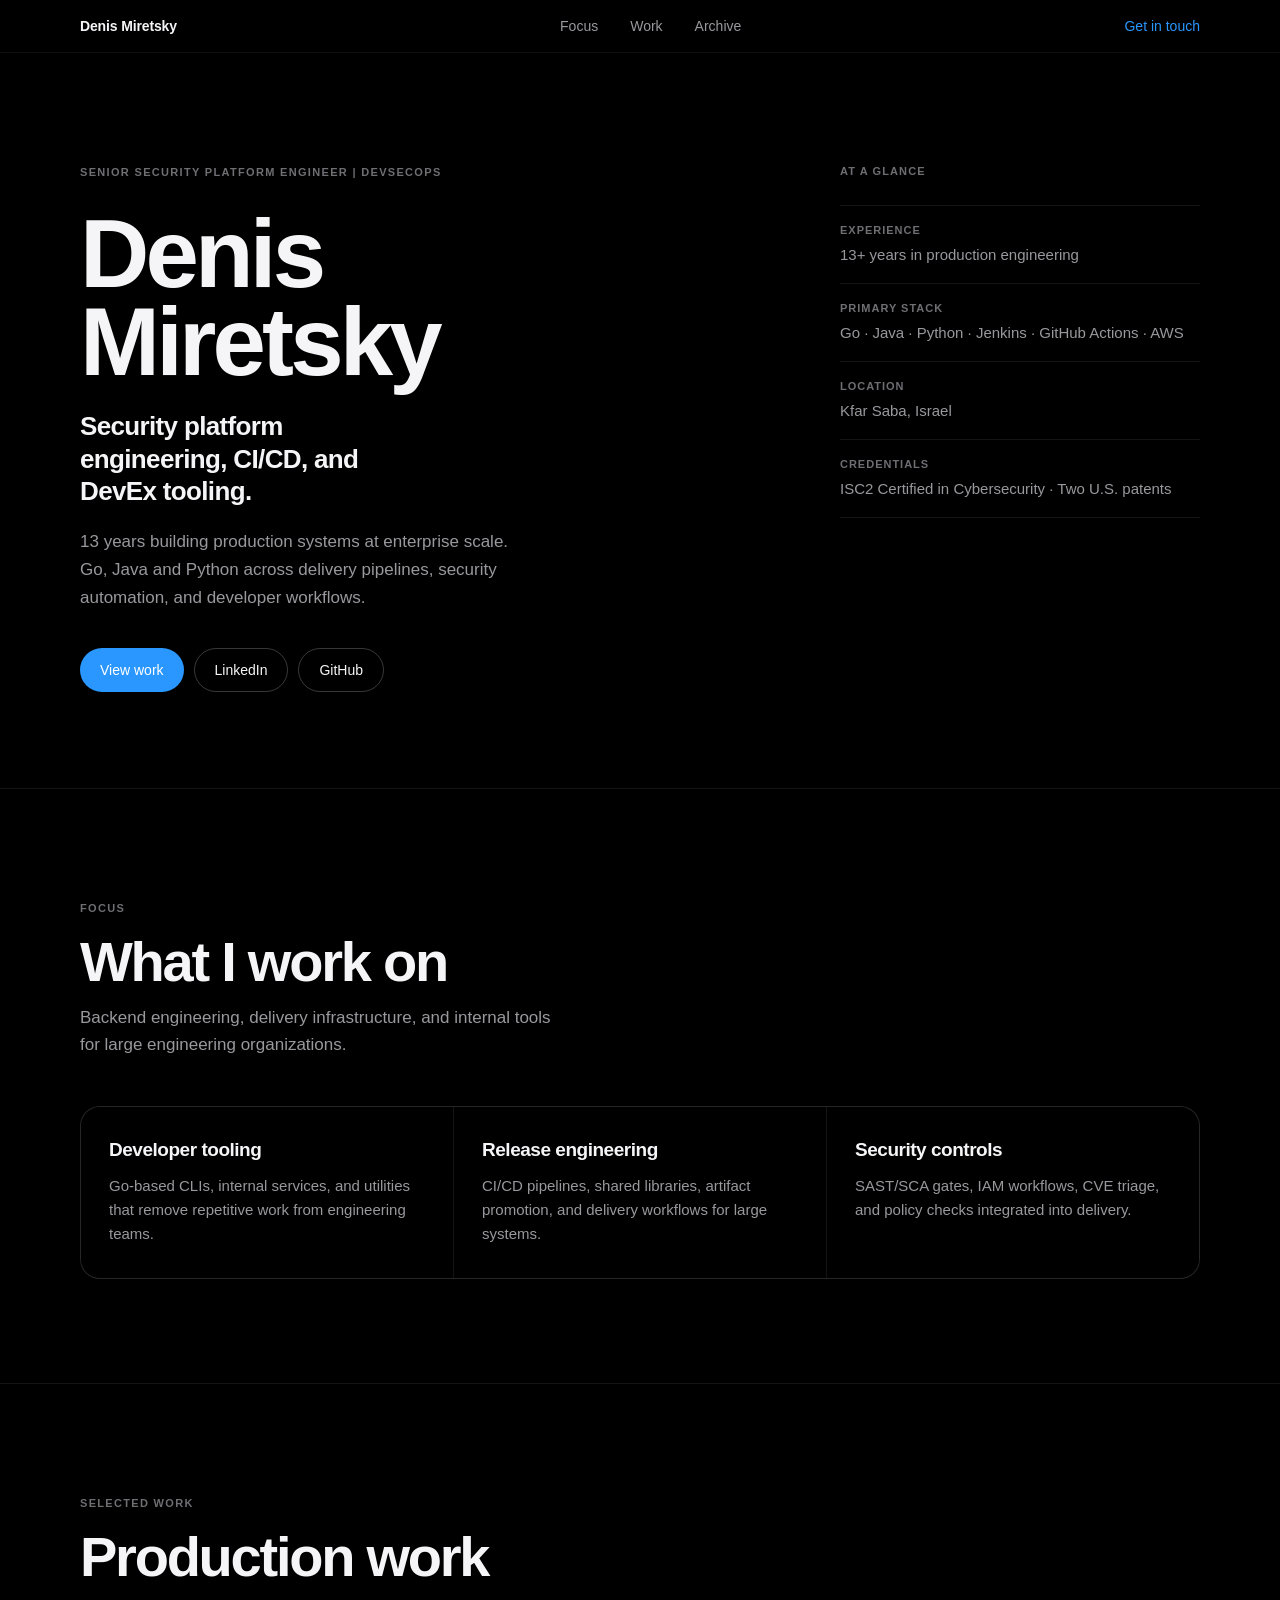
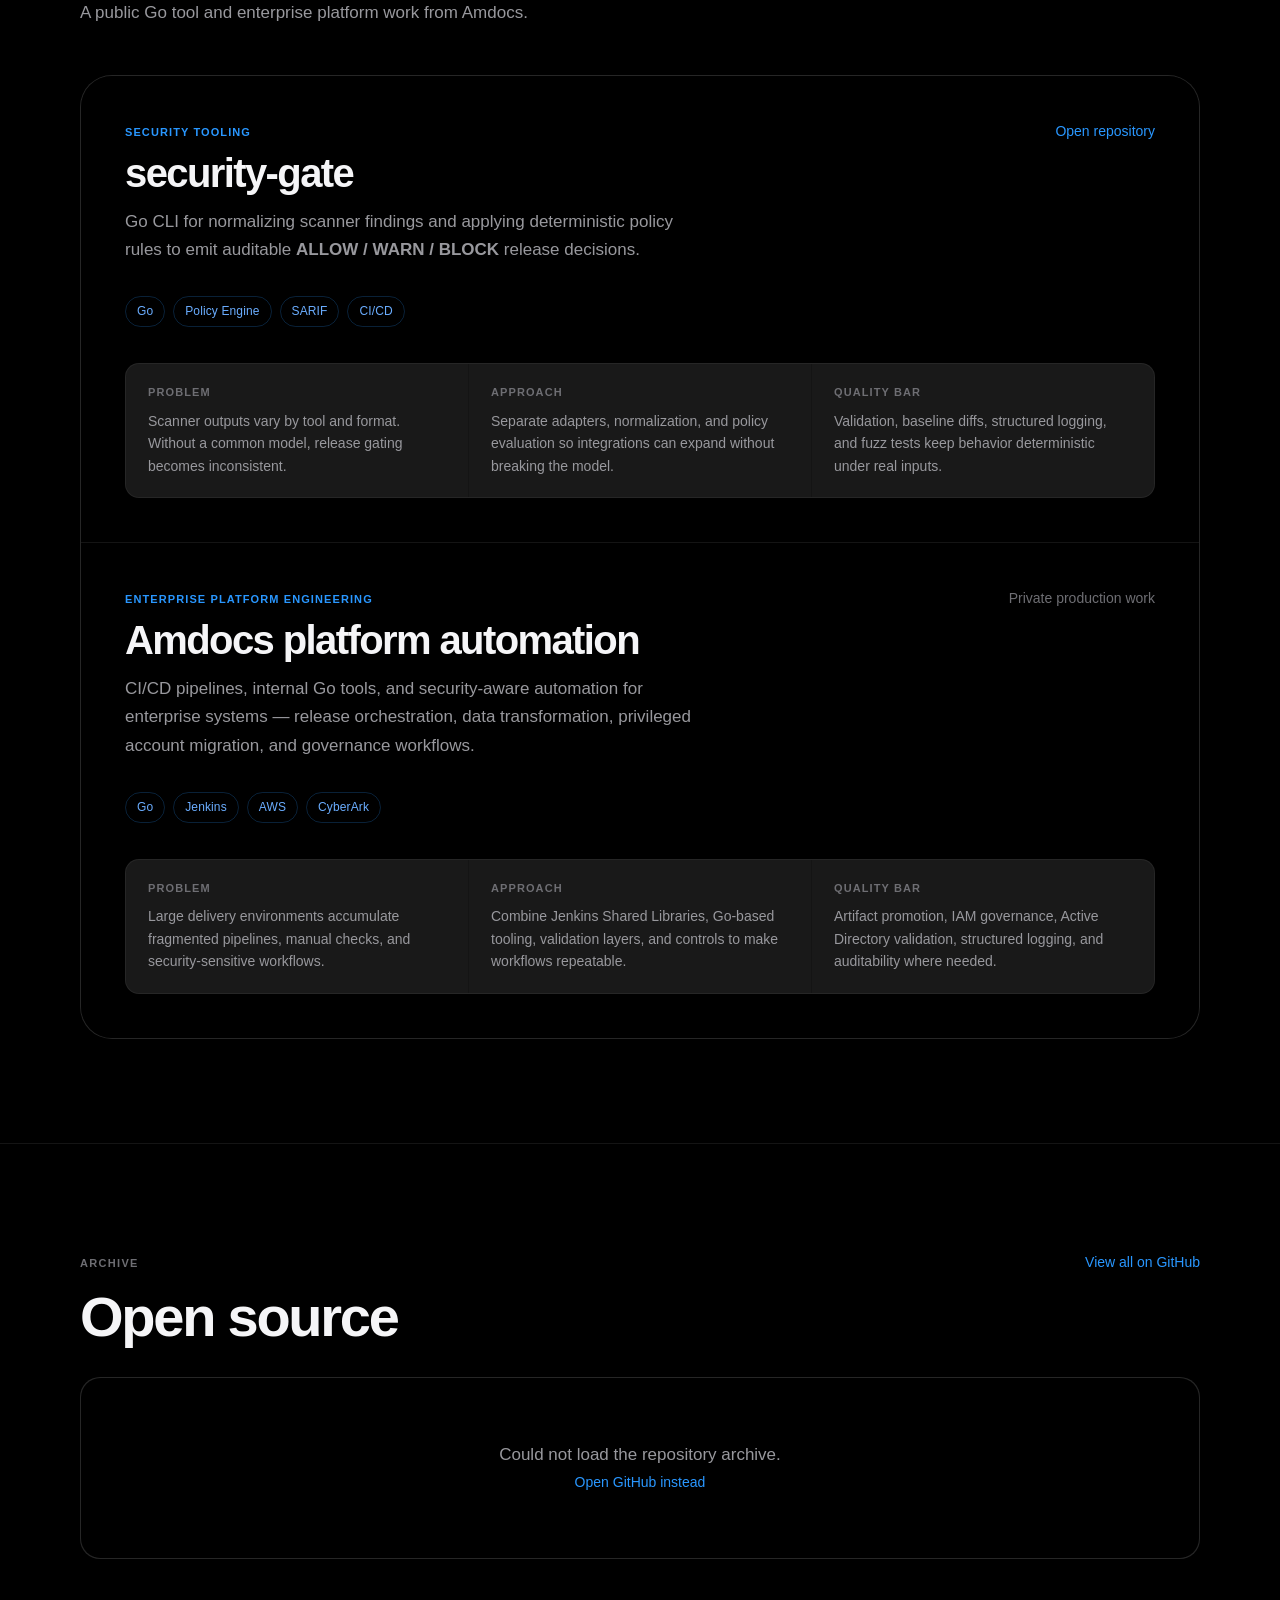
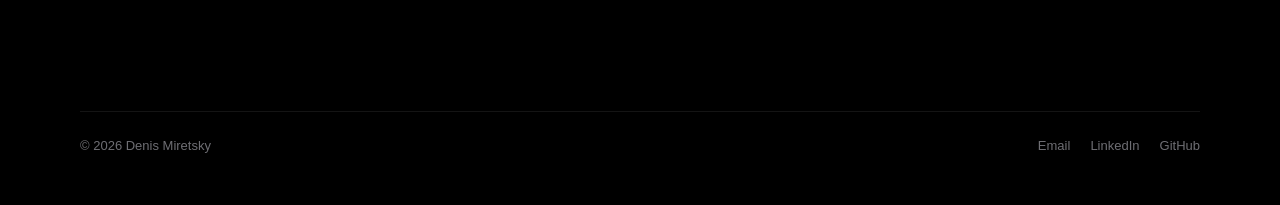
==== commit 6f1b2eaf: "update tittle" ====
--- a/index.html
+++ b/index.html
@@ -686,7 +686,7 @@
     <div class="wrapper">
       <div class="hero-grid">
         <div class="hero-copy">
-          <div class="eyebrow">Senior Security Platform Engineer</div>
+          <div class="eyebrow">Senior Security Platform Engineer | DevSecOps</div>
           <h1>Denis<br>Miretsky</h1>
           <p class="hero-sub">Security platform engineering, CI/CD, and DevEx tooling.</p>
           <p class="hero-lead">
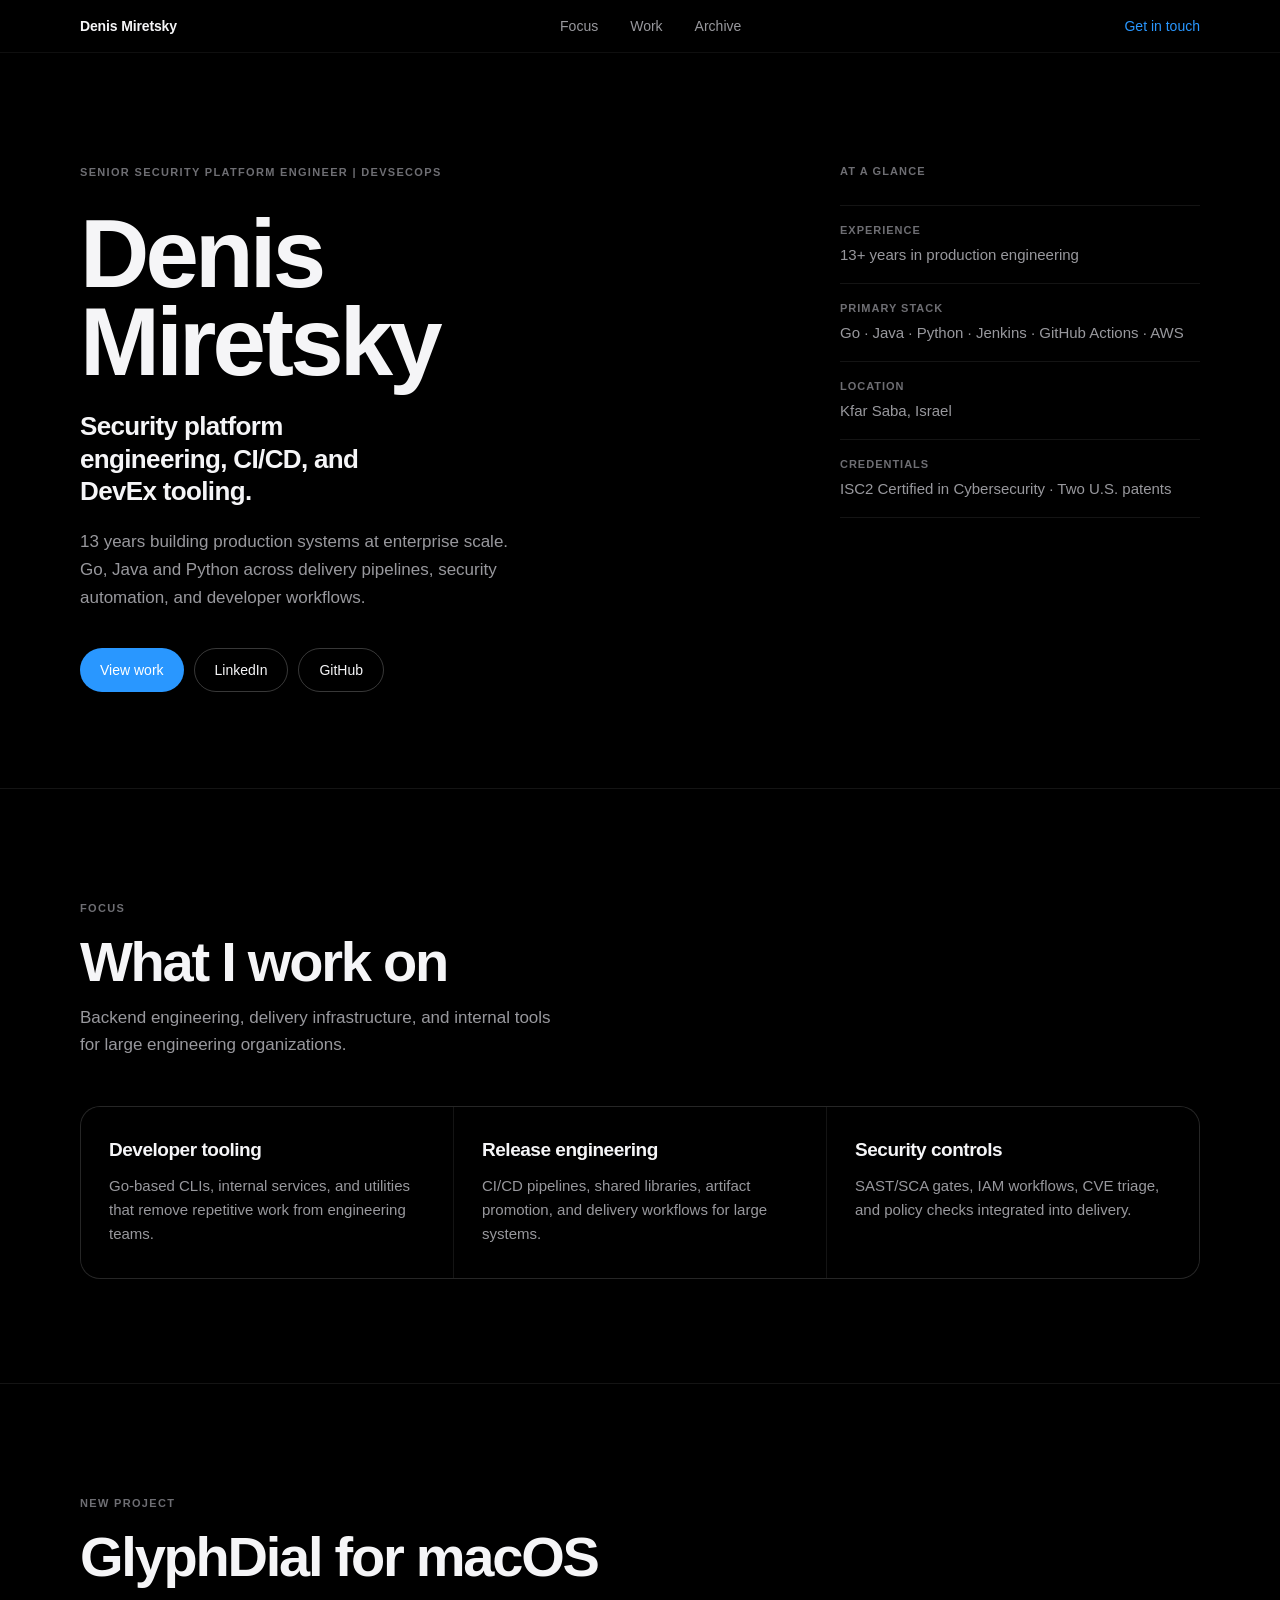
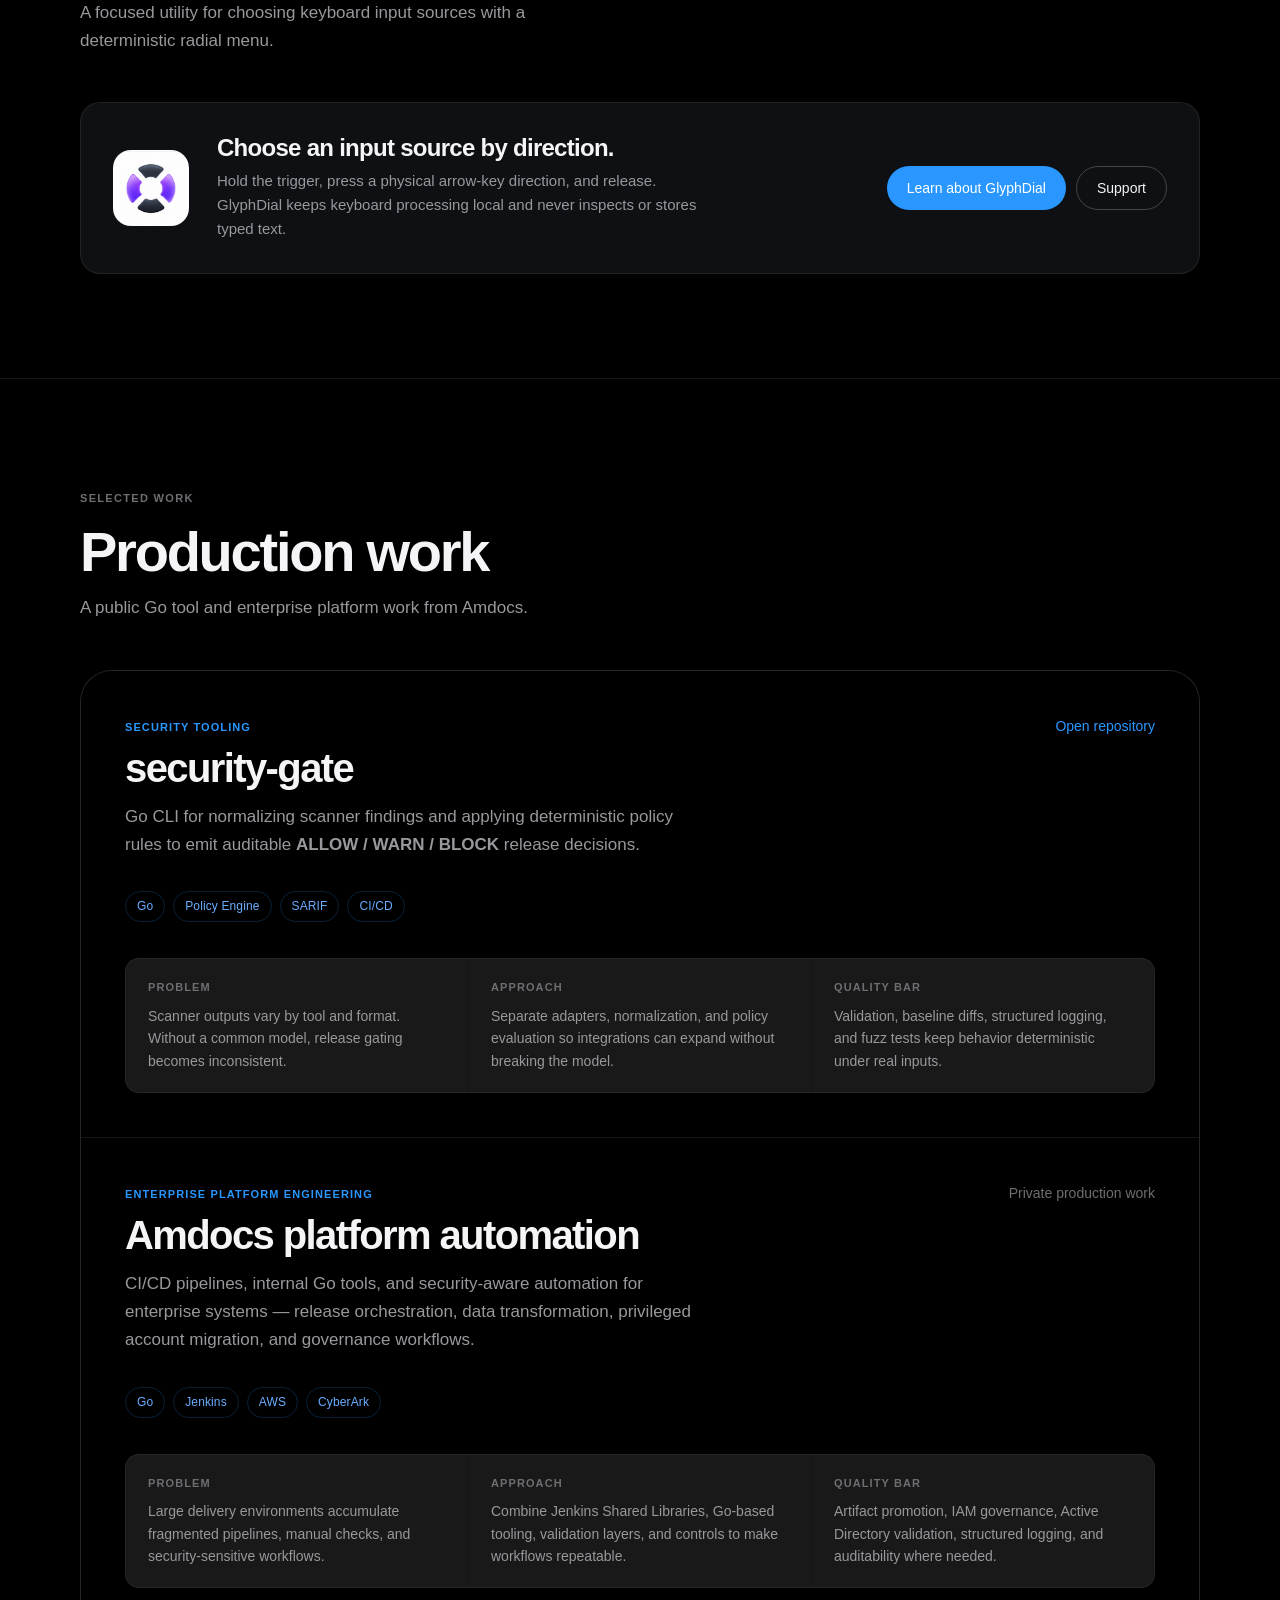
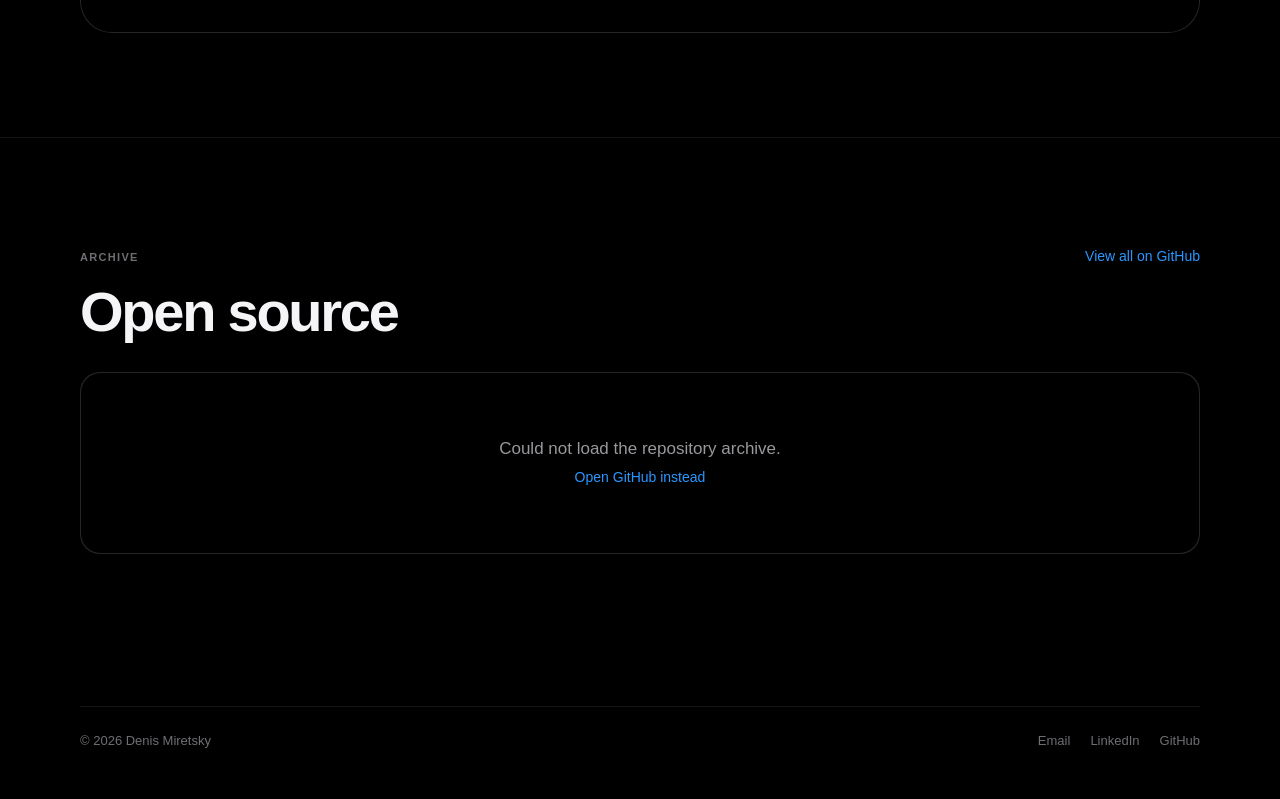
==== commit f6444b5c: "Feature GlyphDial on home page" ====
--- a/index.html
+++ b/index.html
@@ -315,6 +315,47 @@
       font-weight: 400;
     }
 
+    /* ─── Featured project ─── */
+    .project-card {
+      display: grid;
+      grid-template-columns: auto minmax(0, 1fr) auto;
+      align-items: center;
+      gap: 28px;
+      padding: 32px;
+      border: 1px solid var(--line);
+      border-radius: var(--radius-lg);
+      background: var(--surface);
+    }
+
+    .project-icon {
+      width: 76px;
+      height: 76px;
+      border-radius: 18px;
+      display: block;
+    }
+
+    .project-card h3 {
+      font-size: 24px;
+      line-height: 1.1;
+      letter-spacing: -0.03em;
+      font-weight: 700;
+    }
+
+    .project-card p {
+      max-width: 58ch;
+      margin-top: 8px;
+      color: var(--muted);
+      font-size: 15px;
+      line-height: 1.6;
+    }
+
+    .project-links {
+      display: flex;
+      flex-wrap: wrap;
+      justify-content: flex-end;
+      gap: 10px;
+    }
+
     /* ─── Case studies ─── */
     .case-list {
       display: grid;
@@ -603,6 +644,15 @@
       .archive-grid {
         grid-template-columns: repeat(2, minmax(0, 1fr));
       }
+
+      .project-card {
+        grid-template-columns: auto minmax(0, 1fr);
+      }
+
+      .project-links {
+        grid-column: 2;
+        justify-content: flex-start;
+      }
     }
 
     @media (max-width: 680px) {
@@ -642,6 +692,17 @@
       .case-details,
       .archive-grid {
         grid-template-columns: 1fr;
+      }
+
+      .project-card {
+        grid-template-columns: 1fr;
+        gap: 20px;
+        padding: 28px;
+      }
+
+      .project-links {
+        grid-column: auto;
+        justify-content: flex-start;
       }
 
       .archive-topline,
@@ -678,7 +739,7 @@
         <li><a href="#work">Work</a></li>
         <li><a href="#archive">Archive</a></li>
       </ul>
-      <a class="nav-cta" href="mailto:miretskydenis@gmail.com">Get in touch</a>
+      <a class="nav-cta" href="mailto:solardome.support@gmail.com">Get in touch</a>
     </div>
   </nav>
 
@@ -755,6 +816,28 @@
       </div>
     </section>
 
+    <section id="glyphdial">
+      <div class="wrapper">
+        <div class="section-label">
+          <span class="eyebrow">New project</span>
+          <h2>GlyphDial for macOS</h2>
+          <p>A focused utility for choosing keyboard input sources with a deterministic radial menu.</p>
+        </div>
+
+        <article class="project-card">
+          <img class="project-icon" src="/glyphdial/icon.png" alt="GlyphDial app icon" width="76" height="76" />
+          <div>
+            <h3>Choose an input source by direction.</h3>
+            <p>Hold the trigger, press a physical arrow-key direction, and release. GlyphDial keeps keyboard processing local and never inspects or stores typed text.</p>
+          </div>
+          <div class="project-links">
+            <a class="button button-primary" href="/glyphdial/">Learn about GlyphDial</a>
+            <a class="button button-secondary" href="/glyphdial/support/">Support</a>
+          </div>
+        </article>
+      </div>
+    </section>
+
     <section id="work">
       <div class="wrapper">
         <div class="section-label">
@@ -871,7 +954,7 @@
     <div class="wrapper footer-shell">
       <div>© 2026 Denis Miretsky</div>
       <div class="footer-links">
-        <a href="mailto:miretskydenis@gmail.com">Email</a>
+        <a href="mailto:solardome.support@gmail.com">Email</a>
         <a href="https://www.linkedin.com/in/denis-miretsky-30953462/" target="_blank" rel="noopener">LinkedIn</a>
         <a href="https://github.com/solardome" target="_blank" rel="noopener">GitHub</a>
       </div>
@@ -950,4 +1033,4 @@
   </script>
 </body>
 
-</html>+</html>
